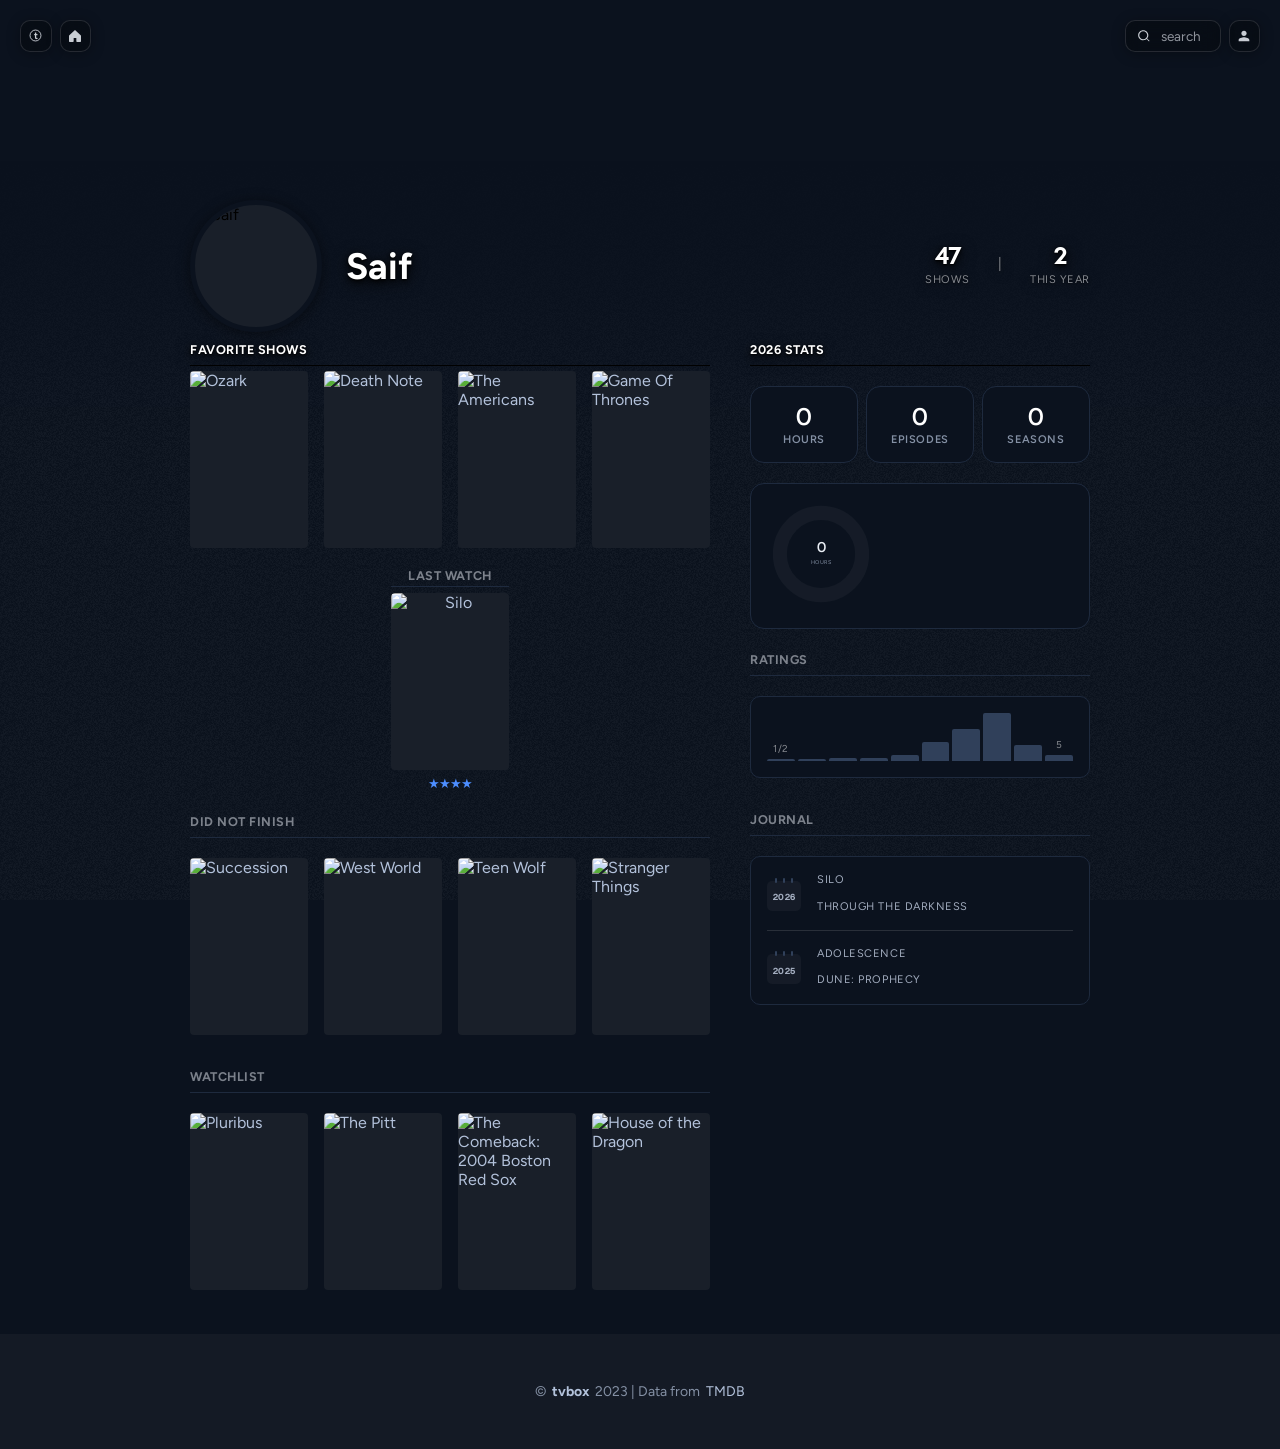
==== u/saif/index.html @ 0ed5ae05 "Add files via upload" ====
<!DOCTYPE html>
<html lang="en">
<head>
<link rel="icon" type="image/png" sizes="32x32" href="/favicon.png">
<link rel="icon" type="image/png" sizes="16x16" href="/favicon-16.png">
<link rel="apple-touch-icon" sizes="180x180" href="/apple-touch-icon.png">
<link rel="manifest" href="/manifest.json">
  <meta charset="UTF-8">
  <meta name="viewport" content="width=device-width, initial-scale=1.0, viewport-fit=cover">
  <title>Saif's profile</title>
  <link rel="stylesheet" href="/styles.css?v=3">
  <link rel="preconnect" href="https://fonts.googleapis.com">
  <link rel="preconnect" href="https://fonts.gstatic.com" crossorigin>
  <link rel="preconnect" href="https://api.themoviedb.org" crossorigin>
  <link rel="preload" href="/tmdb-data.json" as="fetch" crossorigin>
  <link rel="preconnect" href="https://cdn.jsdelivr.net">
  <link rel="preconnect" href="https://www.themoviedb.org">
  <link rel="preconnect" href="https://image.tmdb.org">
  <link rel="preconnect" href="https://media.themoviedb.org" crossorigin>
  <link href="https://fonts.googleapis.com/css2?family=Cal+Sans&family=Figtree:wght@300..700&family=Stack+Sans+Headline:wght@300..700&display=swap" rel="stylesheet">
  <link rel="preload" as="image" href="https://cdn.jsdelivr.net/gh/osaiif/filmtalk-profile@main/r.webp">
  <link rel="preload" as="image" href="https://cdn.jsdelivr.net/gh/osaiif/filmtalk-profile@main/b.webp">
  <link rel="preload" as="script" href="/shows.js?v=1">
  <link rel="preload" as="script" href="/stats.js?v=5">
  <link rel="preload" as="script" href="/bio.js?v=1">
  <style>
    .journal-year-divider {
      height: 1px;
      background: rgba(255, 255, 255, 0.12);
      margin-top: 16px;
    }
    @media (max-width: 1023px) {
      .dashboard-row .dash-card:first-child {
        margin-bottom: 32px;
      }
      .profile-ratings-journal {
        margin-bottom: 24px;
      }
      .profile-dnf {
        margin-bottom: 32px;
      }
    }
    .profile-stats-embed {
      display: none;
    }
    .last-watched-poster .rating {
      display: block;
      margin: 6px 2px 0;
      font-size: 13px;
      letter-spacing: -1px;
      color: #4d8eff;
      text-align: center;
    }
    @media (min-width: 1024px) {
      .profile-favorites .section-heading,
      .profile-stats-embed .section-heading {
        color: #fff;
        border-bottom-color: #000;
        padding-bottom: 8px;
      }
      .profile-header .sgraph-link,
      .profile-header .sgraph-link:hover {
        font-size: 16px;
      }
      .profile-grid {
        display: block;
      }
      .profile-grid::after {
        content: "";
        display: table;
        clear: both;
      }
      .profile-favorites,
      .profile-dnf,
      .profile-watchlist {
        float: left;
        clear: left;
        width: calc(100% - 380px);
      }
      .profile-stats-embed,
      .profile-ratings-journal {
        float: right;
        clear: right;
        width: 340px;
        display: block;
      }
      .profile-favorites,
      .profile-dnf,
      .profile-stats-embed {
        margin-bottom: 24px;
      }
      .profile-favorites .stats-box {
        display: none !important;
        width: 0 !important;
        height: 0 !important;
        margin: 0 !important;
        padding: 0 !important;
        border: 0 !important;
      }
      .profile-favorites,
      .profile-dnf {
        margin-top: 0 !important;
        margin-bottom: 24px !important;
      }
      .profile-watchlist {
        margin-top: 0 !important;
        margin-bottom: 24px !important;
      }
      .profile-ratings-journal .dashboard-row {
        display: block;
      }
      .profile-ratings-journal .dash-card:first-child {
        margin-bottom: 24px;
      }

      .profile-stats-embed .stats-hero-card {
        padding: 18px 6px 16px;
      }
      .profile-stats-embed .stats-hero-card .value {
        font-size: 1.5rem;
      }
      .profile-stats-embed .stats-hero-row {
        gap: 8px;
        margin-bottom: 20px;
      }
      .profile-stats-embed .stats-donut-panel {
        flex-direction: row;
        align-items: center;
        gap: 14px;
        padding: 16px;
      }
      .profile-stats-embed .stats-donut {
        width: 108px;
        height: 108px;
      }
      .profile-stats-embed .stats-legend {
        width: auto;
      }
      .profile-stats-embed .stats-legend-item {
        font-size: 11.5px;
        gap: 6px;
      }
      .profile-stats-embed .stats-legend-name {
        max-width: 110px;
      }

      .profile-stats-embed .stats-hero-card::before {
        display: none;
        background: none;
      }
      .profile-stats-embed .stats-hero-card::after {
        display: none;
      }
      .profile-stats-embed .stats-hero-card .value {
        background: none;
        -webkit-background-clip: initial;
        background-clip: initial;
        -webkit-text-fill-color: initial;
        color: #fff;
      }
      .profile-stats-embed .stats-hero-card:nth-child(1) .value,
      .profile-stats-embed .stats-hero-card:nth-child(2) .value,
      .profile-stats-embed .stats-hero-card:nth-child(3) .value {
        color: #fff;
      }

      .profile-favorites {
        margin-bottom: 12px !important;
      }
      .profile-stats-embed {
        margin-bottom: 12px !important;
      }
    }

    @media (min-aspect-ratio: 5/4) and (max-aspect-ratio: 4/3) and (min-width: 700px) {
      .profile-favorites .section-heading,
      .profile-stats-embed .section-heading {
        color: #fff;
        border-bottom-color: #000;
        padding-bottom: 6px;
      }

      .profile-grid {
        display: block;
      }
      .profile-grid::after {
        content: "";
        display: table;
        clear: both;
      }
      .profile-favorites,
      .profile-dnf,
      .profile-watchlist {
        float: left;
        clear: left;
        width: calc(100% - 300px);
        box-sizing: border-box;
        padding-right: 20px;
      }
      .profile-stats-embed,
      .profile-ratings-journal {
        float: right;
        clear: right;
        width: 280px;
        display: block;
      }
      .profile-favorites .stats-box {
        display: none !important;
        width: 0 !important;
        height: 0 !important;
        margin: 0 !important;
        padding: 0 !important;
        border: 0 !important;
      }
      .profile-favorites,
      .profile-dnf {
        margin-top: 0 !important;
        margin-bottom: 18px !important;
      }
      .profile-watchlist {
        margin-top: 0 !important;
        margin-bottom: 18px !important;
      }
      .profile-stats-embed {
        margin-bottom: 18px !important;
      }

      .profile-ratings-journal .dashboard-row {
        display: block;
      }
      .profile-ratings-journal .dash-card:first-child {
        margin-bottom: 18px;
      }

      .profile-stats-embed .stats-hero-card {
        padding: 12px 4px 10px;
      }
      .profile-stats-embed .stats-hero-card .value {
        font-size: 1.25rem;
      }
      .profile-stats-embed .stats-hero-row {
        gap: 6px;
        margin-bottom: 14px;
      }
      .profile-stats-embed .stats-donut-panel {
        flex-direction: row;
        align-items: center;
        gap: 10px;
        padding: 12px;
      }
      .profile-stats-embed .stats-donut {
        width: 84px;
        height: 84px;
      }
      .profile-stats-embed .stats-legend {
        width: auto;
      }
      .profile-stats-embed .stats-legend-item {
        font-size: 11px;
        gap: 5px;
      }
      .profile-stats-embed .stats-legend-name {
        max-width: 85px;
      }

      body::before {
        -webkit-mask-image: linear-gradient(to bottom,
          transparent 0px, transparent 55px,
          rgba(0,0,0,0.06) 103px, rgba(0,0,0,0.13) 147px,
          rgba(0,0,0,0.22) 184px, rgba(0,0,0,0.33) 214px,
          rgba(0,0,0,0.45) 239px, rgba(0,0,0,0.58) 262px,
          rgba(0,0,0,0.68) 280px, rgba(0,0,0,0.78) 299px,
          rgba(0,0,0,0.86) 313px, rgba(0,0,0,0.91) 327px,
          rgba(0,0,0,0.95) 342px, rgba(0,0,0,0.98) 354px,
          #000 368px, #000 100%);
        mask-image: linear-gradient(to bottom,
          transparent 0px, transparent 55px,
          rgba(0,0,0,0.06) 103px, rgba(0,0,0,0.13) 147px,
          rgba(0,0,0,0.22) 184px, rgba(0,0,0,0.33) 214px,
          rgba(0,0,0,0.45) 239px, rgba(0,0,0,0.58) 262px,
          rgba(0,0,0,0.68) 280px, rgba(0,0,0,0.78) 299px,
          rgba(0,0,0,0.86) 313px, rgba(0,0,0,0.91) 327px,
          rgba(0,0,0,0.95) 342px, rgba(0,0,0,0.98) 354px,
          #000 368px, #000 100%);
      }
    }

    body::before {
      -webkit-mask-image: linear-gradient(to bottom,
        transparent 0px, transparent 60px,
        rgba(0,0,0,0.06) 112px, rgba(0,0,0,0.13) 160px,
        rgba(0,0,0,0.22) 200px, rgba(0,0,0,0.33) 232px,
        rgba(0,0,0,0.45) 260px, rgba(0,0,0,0.58) 284px,
        rgba(0,0,0,0.68) 304px, rgba(0,0,0,0.78) 324px,
        rgba(0,0,0,0.86) 340px, rgba(0,0,0,0.91) 356px,
        rgba(0,0,0,0.95) 372px, rgba(0,0,0,0.98) 384px,
        #000 400px, #000 100%);
      mask-image: linear-gradient(to bottom,
        transparent 0px, transparent 60px,
        rgba(0,0,0,0.06) 112px, rgba(0,0,0,0.13) 160px,
        rgba(0,0,0,0.22) 200px, rgba(0,0,0,0.33) 232px,
        rgba(0,0,0,0.45) 260px, rgba(0,0,0,0.58) 284px,
        rgba(0,0,0,0.68) 304px, rgba(0,0,0,0.78) 324px,
        rgba(0,0,0,0.86) 340px, rgba(0,0,0,0.91) 356px,
        rgba(0,0,0,0.95) 372px, rgba(0,0,0,0.98) 384px,
        #000 400px, #000 100%);
    }
    @media (max-width: 420px) {
      body::before {
        -webkit-mask-image: linear-gradient(to bottom,
          transparent 0px, transparent 39px,
          rgba(0,0,0,0.06) 73px, rgba(0,0,0,0.13) 104px,
          rgba(0,0,0,0.22) 130px, rgba(0,0,0,0.33) 151px,
          rgba(0,0,0,0.45) 169px, rgba(0,0,0,0.58) 185px,
          rgba(0,0,0,0.68) 198px, rgba(0,0,0,0.78) 211px,
          rgba(0,0,0,0.86) 221px, rgba(0,0,0,0.91) 231px,
          rgba(0,0,0,0.95) 242px, rgba(0,0,0,0.98) 250px,
          #000 260px, #000 100%);
        mask-image: linear-gradient(to bottom,
          transparent 0px, transparent 39px,
          rgba(0,0,0,0.06) 73px, rgba(0,0,0,0.13) 104px,
          rgba(0,0,0,0.22) 130px, rgba(0,0,0,0.33) 151px,
          rgba(0,0,0,0.45) 169px, rgba(0,0,0,0.58) 185px,
          rgba(0,0,0,0.68) 198px, rgba(0,0,0,0.78) 211px,
          rgba(0,0,0,0.86) 221px, rgba(0,0,0,0.91) 231px,
          rgba(0,0,0,0.95) 242px, rgba(0,0,0,0.98) 250px,
          #000 260px, #000 100%);
      }
    }
    @media (min-width: 1024px) {
      body::before {
        -webkit-mask-image: linear-gradient(to bottom,
          transparent 0px, transparent 69px,
          rgba(0,0,0,0.06) 129px, rgba(0,0,0,0.13) 184px,
          rgba(0,0,0,0.22) 230px, rgba(0,0,0,0.33) 267px,
          rgba(0,0,0,0.45) 299px, rgba(0,0,0,0.58) 327px,
          rgba(0,0,0,0.68) 350px, rgba(0,0,0,0.78) 373px,
          rgba(0,0,0,0.86) 391px, rgba(0,0,0,0.91) 409px,
          rgba(0,0,0,0.95) 428px, rgba(0,0,0,0.98) 442px,
          #000 460px, #000 100%);
        mask-image: linear-gradient(to bottom,
          transparent 0px, transparent 69px,
          rgba(0,0,0,0.06) 129px, rgba(0,0,0,0.13) 184px,
          rgba(0,0,0,0.22) 230px, rgba(0,0,0,0.33) 267px,
          rgba(0,0,0,0.45) 299px, rgba(0,0,0,0.58) 327px,
          rgba(0,0,0,0.68) 350px, rgba(0,0,0,0.78) 373px,
          rgba(0,0,0,0.86) 391px, rgba(0,0,0,0.91) 409px,
          rgba(0,0,0,0.95) 428px, rgba(0,0,0,0.98) 442px,
          #000 460px, #000 100%);
      }
    }
    @media (min-width: 1440px) {
      body::before {
        -webkit-mask-image: linear-gradient(to bottom,
          transparent 0px, transparent 75px,
          rgba(0,0,0,0.06) 140px, rgba(0,0,0,0.13) 200px,
          rgba(0,0,0,0.22) 250px, rgba(0,0,0,0.33) 290px,
          rgba(0,0,0,0.45) 325px, rgba(0,0,0,0.58) 355px,
          rgba(0,0,0,0.68) 380px, rgba(0,0,0,0.78) 405px,
          rgba(0,0,0,0.86) 425px, rgba(0,0,0,0.91) 445px,
          rgba(0,0,0,0.95) 465px, rgba(0,0,0,0.98) 480px,
          #000 500px, #000 100%);
        mask-image: linear-gradient(to bottom,
          transparent 0px, transparent 75px,
          rgba(0,0,0,0.06) 140px, rgba(0,0,0,0.13) 200px,
          rgba(0,0,0,0.22) 250px, rgba(0,0,0,0.33) 290px,
          rgba(0,0,0,0.45) 325px, rgba(0,0,0,0.58) 355px,
          rgba(0,0,0,0.68) 380px, rgba(0,0,0,0.78) 405px,
          rgba(0,0,0,0.86) 425px, rgba(0,0,0,0.91) 445px,
          rgba(0,0,0,0.95) 465px, rgba(0,0,0,0.98) 480px,
          #000 500px, #000 100%);
      }
    }
  </style>
</head>
<body class="profile-page">

  <div class="backdrop-container">
    <div id="backdrop" class="backdrop-wrapper backdrop-fade-in"
         data-backdrop="https://cdn.jsdelivr.net/gh/osaiif/filmtalk-profile@main/b.webp"
         data-backdrop2x="https://cdn.jsdelivr.net/gh/osaiif/filmtalk-profile@main/b.webp"
         data-backdrop-mobile="https://cdn.jsdelivr.net/gh/osaiif/filmtalk-profile@main/b.webp"
         data-offset="21">
      <div class="backdropimage js-backdrop-image"></div>
      <div class="backdropmask js-backdrop-fade"></div>
    </div>

    <a href="/about/" class="floating-tvbox" aria-label="TV Box">
      <svg class="tvbox-icon" aria-hidden="true" viewBox="0 0 100 100" width="13" height="13" style="flex-shrink: 0;">
        <circle cx="50" cy="50" r="42" fill="none" stroke="currentColor" stroke-width="7" />
        <text x="50" y="50" font-family="Arial, sans-serif" font-size="76" font-weight="bold" text-anchor="middle" dominant-baseline="central" fill="currentColor">t</text>
      </svg>
    </a>

    <a href="/home/" class="floating-home -beside-tvbox" aria-label="Home">
      <svg class="home-icon" aria-hidden="true" viewBox="0 0 24 24">
        <path d="M12 3.1l8.5 7.6c.32.29.5.7.5 1.13V20a1 1 0 0 1-1 1h-5a1 1 0 0 1-1-1v-5h-4v5a1 1 0 0 1-1 1H4a1 1 0 0 1-1-1v-8.17c0-.43.18-.84.5-1.13L12 3.1z"></path>
      </svg>
    </a>

    <input type="checkbox" id="auth-menu-toggle" class="auth-checkbox">
    <input type="checkbox" id="signin-toggle" class="auth-checkbox">
    <input type="checkbox" id="signup-toggle" class="auth-checkbox">

    <label for="auth-menu-toggle" class="floating-auth -right" aria-label="Account">
      <svg class="auth-icon" aria-hidden="true" viewBox="0 0 24 24">
        <path d="M12 12c2.21 0 4-1.79 4-4s-1.79-4-4-4-4 1.79-4 4 1.79 4 4 4zm0 2c-2.67 0-8 1.34-8 4v2h16v-2c0-2.66-5.33-4-8-4z"></path>
      </svg>
    </label>

    <label for="auth-menu-toggle" class="auth-backdrop" aria-hidden="true"></label>

    <div class="auth-dropdown">
      <label for="signin-toggle" class="auth-dropdown-btn">Sign In</label>
      <label for="signup-toggle" class="auth-dropdown-btn">Sign Up</label>
    </div>

    <div class="auth-modal-wrap signin-modal-wrap">
      <label for="signin-toggle" class="auth-modal-backdrop" aria-hidden="true"></label>
      <div class="auth-modal-box"></div>
    </div>

    <div class="auth-modal-wrap signup-modal-wrap">
      <label for="signup-toggle" class="auth-modal-backdrop" aria-hidden="true"></label>
      <div class="auth-modal-box"></div>
    </div>

    <form class="group floating-search" id="home-search-form" action="/search/" method="get">
      <svg class="search-icon" aria-hidden="true" viewBox="0 0 24 24">
        <path d="M21.53 20.47l-3.66-3.66C19.19 15.37 20 13.28 20 11c0-4.97-4.03-9-9-9s-9 4.03-9 9 4.03 9 9 9c2.28 0 4.37-.81 6.04-2.13l3.66 3.66c.14.14.33.21.53.21s.39-.07.53-.21c.29-.29.29-.77 0-1.06zM11 18c-3.86 0-7-3.14-7-7s3.14-7 7-7 7 3.14 7 7-3.14 7-7 7z"></path>
      </svg>
      <input id="home-search-input" name="q" placeholder="search" type="search" class="input" autocomplete="off">
      <button type="submit" hidden>Search</button>
    </form>
  </div>

  <div class="page-content">
  <header class="profile-header">
<div class="profile-left">
      <div class="profile-summary js-profile-summary">
        <div class="profile-avatar">
          <img id="avatar-trigger" src="https://cdn.jsdelivr.net/gh/osaiif/filmtalk-profile@main/r.webp" alt="Saif" class="avatar-img" role="button" tabindex="0" aria-label="View full profile picture" fetchpriority="high" decoding="async">
        </div>
        <div class="profile-name-and-actions">
          <h1 id="name-trigger" class="person-display-name js-display-name">Saif</h1>

      </div>
    </div>
    <div class="bio js-profile-bio" id="profile-bio"></div>
  </div>

    <div class="profile-stats js-profile-stats">
      <h4 class="profile-statistic statistic">
        <a href="/u/saif/watched/">
          <span class="value numbers" id="shows-count">–</span>
          <span class="definition title-all-caps -small">Shows</span>
        </a>
      </h4>
      <span class="profile-stats-divider" aria-hidden="true">|</span>
      <h4 class="profile-statistic statistic">
        <a href="/u/saif/journal/">
          <span class="value numbers" id="journal-year-count">–</span>
          <span class="definition title-all-caps -small">This year</span>
        </a>
      </h4>
    </div>
  </header>

  <div id="avatar-lightbox" class="avatar-lightbox">
    <img id="avatar-lightbox-img" src="" alt="Saif — full profile picture" class="avatar-lightbox-img">
  </div>

  <div class="profile-grid">

  <section class="profile-favorites">
    <h2 class="section-heading">Favorite Shows</h2>
    <div class="poster-grid favorites-grid">
<div class="card">
  <a href="/show/?imdb=tt5071412">
    <img src="https://cdn.jsdelivr.net/gh/osaiif/filmtalk-profile@main/fav1.webp" alt="Ozark" width="150" height="225" decoding="async">
  </a>
</div>
<div class="card">
  <a href="/show/?imdb=tt0877057">
    <img src="https://cdn.jsdelivr.net/gh/osaiif/filmtalk-profile@main/fav6.webp" alt="Death Note" width="150" height="225" decoding="async">
  </a>
</div>
<div class="card">
  <a href="/show/?imdb=tt2149175">
    <img src="https://cdn.jsdelivr.net/gh/osaiif/filmtalk-profile@main/fav2.webp" alt="The Americans" width="150" height="225" decoding="async">
  </a>
</div>
<div class="card">
  <a href="/show/?imdb=tt0944947">
    <img src="https://cdn.jsdelivr.net/gh/osaiif/filmtalk-profile@main/fav5.webp" alt="Game Of Thrones" width="150" height="225" decoding="async">
  </a>
</div>
</div>

    <a href="/u/saif/stats/" class="stats-box">
      <span class="year numbers">2026</span>
      <span class="label">STATS</span>
    </a>

    <div class="last-watched" id="last-watched-section" hidden>
      <span class="last-watched-label" id="last-watched-label">Last Watch</span>
      <div class="last-watched-line" aria-hidden="true"></div>
      <div class="card last-watched-poster">
        <div class="last-watched-media" id="last-watched-media">
          <a href="#" id="last-watched-link" class="last-watched-poster-link">
            <img id="last-watched-img" src="" alt="" width="150" height="225" decoding="async" class="last-watched-poster-img">
          </a>
        </div>
        <p class="rating" id="last-watched-rating"></p>
      </div>
    </div>
  </section>

  <section class="profile-stats-embed" id="section-embed-stats">
    <h2 class="section-heading"><a href="/u/saif/stats/" class="section-heading-link">2026 Stats</a></h2>

    <div id="embed-stats-status" class="stats-status"></div>

    <div id="embed-stats-content" hidden>
      <div class="stats-hero-row">
        <div class="stats-hero-card">
          <span class="value numbers" id="embed-stat-hours">–</span>
          <span class="definition">Hours</span>
        </div>
        <div class="stats-hero-card">
          <span class="value numbers" id="embed-stat-episodes">–</span>
          <span class="definition">Episodes</span>
        </div>
        <div class="stats-hero-card">
          <span class="value numbers" id="embed-stat-seasons">–</span>
          <span class="definition">Seasons</span>
        </div>
      </div>

      <div class="stats-donut-panel">
        <div id="embed-platform-donut-mount"></div>
        <ul class="stats-legend" id="embed-platform-legend"></ul>
      </div>
    </div>
  </section>

  <section class="profile-ratings-journal">
    <div class="dashboard-row">
      <div class="dash-card">
        <h2 class="section-heading"><a href="/u/saif/ratings/" class="section-heading-link">Ratings</a></h2>
        <div class="ratings-panel">
          <div class="ratings-chart">
            <div class="ratings-bars" id="ratings-bars">
              <a class="rbar" href="/u/saif/rating/?stars=0.5" data-rating="0.5"><span class="rbar-edge-label">1/2</span></a>
              <a class="rbar" href="/u/saif/rating/?stars=1" data-rating="1"></a>
              <a class="rbar" href="/u/saif/rating/?stars=1.5" data-rating="1.5"></a>
              <a class="rbar" href="/u/saif/rating/?stars=2" data-rating="2"></a>
              <a class="rbar" href="/u/saif/rating/?stars=2.5" data-rating="2.5"></a>
              <a class="rbar" href="/u/saif/rating/?stars=3" data-rating="3"></a>
              <a class="rbar" href="/u/saif/rating/?stars=3.5" data-rating="3.5"></a>
              <a class="rbar" href="/u/saif/rating/?stars=4" data-rating="4"></a>
              <a class="rbar" href="/u/saif/rating/?stars=4.5" data-rating="4.5"></a>
              <a class="rbar" href="/u/saif/rating/?stars=5" data-rating="5"><span class="rbar-edge-label">5</span></a>
            </div>
          </div>
        </div>
      </div>

      <div class="dash-card">
        <h2 class="section-heading"><a href="/u/saif/journal/" class="section-heading-link">Journal</a></h2>
        <div class="journal-container">
          <div class="journal-content">
            <a class="calendar-badge" href="/u/saif/journal/?year=2026" aria-label="View 2026 journal" style="text-decoration:none;color:inherit;">
              <div class="rings">
                <span></span><span></span><span></span>
              </div>
              <span class="year-text" id="journal-year-text">–</span>
            </a>
            <ul class="entry-list" id="journal-entry-list"></ul>
          </div>
          <div class="journal-year-divider" aria-hidden="true"></div>
          <div class="journal-content" style="margin-top:16px;">
            <a class="calendar-badge" href="/u/saif/journal/?year=2025" aria-label="View 2025 journal" style="text-decoration:none;color:inherit;">
              <div class="rings">
                <span></span><span></span><span></span>
              </div>
              <span class="year-text" id="journal-year-text-2025">2025</span>
            </a>
            <ul class="entry-list" id="journal-entry-list-2025"></ul>
          </div>
        </div>
      </div>
    </div>
  </section>

  <section class="profile-dnf">
    <h2 class="section-heading"><a href="/u/saif/dnf/" class="section-heading-link">Did Not Finish</a></h2>
    <div class="poster-grid favorites-grid" id="index-dnf-grid">
    </div>
  </section>

  <section class="profile-watchlist">
    <h2 class="section-heading"><a href="/u/saif/watchlist/" class="section-heading-link">Watchlist</a></h2>
    <div class="poster-grid favorites-grid" id="index-watchlist-grid">
    </div>
  </section>

  </div>

  </div>

<footer class="site-footer">
<div class="footer-container">
<p style="display: inline-flex; align-items: center; gap: 0.35rem;">
© <a href="/about/"><strong>tvbox</strong></a> 2023 | Data from <a href="https://www.themoviedb.org/">TMDB</a>
</p>
</div>
</footer>
<script>
(function () {
var btn = document.querySelector('.footer-email-btn');
if (!btn) return;

function fallbackCopy(text) {
var ta = document.createElement('textarea');
ta.value = text;
ta.style.position = 'fixed';
ta.style.opacity = '0';
document.body.appendChild(ta);
ta.focus();
ta.select();
try { document.execCommand('copy'); } catch (e) {}
document.body.removeChild(ta);
}

function showCopied() {
btn.classList.remove('-copied');
void btn.offsetWidth;
btn.classList.add('-copied');
clearTimeout(btn._copiedTimeout);
btn._copiedTimeout = setTimeout(function () {
btn.classList.remove('-copied');
}, 1400);
}

btn.addEventListener('click', function () {
var email = btn.getAttribute('data-email');
if (navigator.clipboard && navigator.clipboard.writeText) {
navigator.clipboard.writeText(email).then(showCopied).catch(function () {
fallbackCopy(email);
showCopied();
});
} else {
fallbackCopy(email);
showCopied();
}
});
})();
</script>

  <div id="page-loading-overlay" class="page-loading-overlay">
    <div class="spinner">
      <div></div><div></div><div></div><div></div><div></div><div></div>
    </div>
  </div>

  <script src="/shows.js?v=1"></script>
  <script src="/stats.js?v=5"></script>
  <script src="/bio.js?v=1"></script>
  <script>
    document.getElementById('shows-count').textContent =
      SHOWS.filter(function (s) { return !s.list || s.list === 'watched'; }).length;
  </script>

  <script>
    (function () {
      var bioEl = document.getElementById('profile-bio');
      if (bioEl && typeof window.PROFILE_BIO === 'string') {
        bioEl.innerHTML = window.PROFILE_BIO;
      }
    })();
  </script>

  <script>
    (function () {
      function escapeHtml(str) {
        var div = document.createElement('div');
        div.textContent = str || '';
        return div.innerHTML;
      }

      function renderMiniGrid(gridId, listKey) {
        var grid = document.getElementById(gridId);
        if (!grid) return;
        var shows = SHOWS.filter(function (s) { return s.list === listKey; }).slice(0, 4);

        grid.innerHTML = shows.map(function (s) {
          var titleAttr = escapeHtml(s.title);
          return (
            '<div class="card">' +
              '<a href="/show/?imdb=' + s.imdb + '">' +
                '<img src="' + s.src + '" alt="' + titleAttr + '" width="150" height="225" decoding="async" loading="lazy">' +
              '</a>' +
            '</div>'
          );
        }).join('');
      }

      renderMiniGrid('index-dnf-grid', 'dnf');
      renderMiniGrid('index-watchlist-grid', 'watchlist');
    })();
  </script>

  <script>
    (function () {
      function starGlyph(v) {
        var full = Math.floor(v);
        var half = (v - full) >= 0.5;
        return '\u2605'.repeat(full) + (half ? '\u00BD' : '');
      }

      var section = document.getElementById('last-watched-section');
      var linkEl = document.getElementById('last-watched-link');
      var imgEl = document.getElementById('last-watched-img');
      var ratingEl = document.getElementById('last-watched-rating');
      if (!section || !linkEl || !imgEl) return;

      var journaled = SHOWS.filter(function (s) { return !!s.journalYear; });
      if (!journaled.length) return;

      var currentYear = new Date().getFullYear();
      var thisYear = journaled.filter(function (s) { return s.journalYear === currentYear; });
      var pool = thisYear.length ? thisYear : journaled;

      var lastWatched = pool.reduce(function (latest, s) {
        return (!latest || s.journalOrder > latest.journalOrder) ? s : latest;
      }, null);

      if (!lastWatched) return;

      linkEl.href = '/show/?imdb=' + lastWatched.imdb;
      imgEl.src = lastWatched.src;
      imgEl.alt = lastWatched.title || '';

      if (ratingEl && lastWatched.rating != null) {
        ratingEl.innerHTML = '<a href="/u/saif/rating/?stars=' + lastWatched.rating + '" class="rating-link">' + starGlyph(lastWatched.rating) + '</a>';
      }

      section.hidden = false;

    })();
  </script>

  <script>
    (function () {
      function escapeHtml(str) {
        var div = document.createElement('div');
        div.textContent = str || '';
        return div.innerHTML;
      }

      var journaled = SHOWS.filter(function (s) { return !!s.journalYear; })
        .sort(function (a, b) { return b.journalOrder - a.journalOrder; });

      var yearCountEl = document.getElementById('journal-year-count');
      var yearTextEl = document.getElementById('journal-year-text');
      var listEl = document.getElementById('journal-entry-list');
      if (!journaled.length || !yearCountEl || !yearTextEl || !listEl) return;

      var latestYear = journaled[0].journalYear;

      yearCountEl.textContent = journaled.filter(function (s) { return s.journalYear === latestYear; }).length;
      yearTextEl.textContent = latestYear;

      var journaledLatestYear = journaled.filter(function (s) { return s.journalYear === latestYear; });

      listEl.innerHTML = journaledLatestYear.slice(0, 2).map(function (s) {
        return '<li><a href="/show/?imdb=' + s.imdb + '" class="entry-title">' + escapeHtml(s.title) + '</a></li>';
      }).join('');

      var listEl2025 = document.getElementById('journal-entry-list-2025');
      if (listEl2025) {
        var journaled2025 = journaled.filter(function (s) { return s.journalYear === 2025; });
        listEl2025.innerHTML = journaled2025.length
          ? journaled2025.slice(0, 2).map(function (s) {
              return '<li><a href="/show/?imdb=' + s.imdb + '" class="entry-title">' + escapeHtml(s.title) + '</a></li>';
            }).join('')
          : '<li class="entry-title" style="opacity:0.5;">Nothing logged yet</li>';
      }
    })();
  </script>

  <script>
    (function () {
      var RATING_STEPS = [0.5, 1, 1.5, 2, 2.5, 3, 3.5, 4, 4.5, 5];
      var counts = {};
      RATING_STEPS.forEach(function (r) { counts[r] = 0; });

      SHOWS.forEach(function (s) {
        if (s.rating && counts.hasOwnProperty(s.rating)) {
          counts[s.rating]++;
        }
      });

      var maxCount = Math.max.apply(null, RATING_STEPS.map(function (r) { return counts[r]; }));

      var bars = document.querySelectorAll('#ratings-bars .rbar');
      Array.prototype.forEach.call(bars, function (bar) {
        var r = parseFloat(bar.dataset.rating);
        var count = counts[r] || 0;
        var pct = maxCount > 0 ? Math.round((count / maxCount) * 100) : 0;

        bar.style.height = pct + '%';
        bar.title = r + '★ · ' + count;
      });
    })();
  </script>

  <script>
    (function () {
      if (!window.matchMedia('(min-width: 1024px)').matches) return;
      if (!window.STATS_YEARS || !window.TVStats) return;

      var SPINNER_HTML =
        '<div class="spinner -inline"><div></div><div></div><div></div><div></div><div></div><div></div></div>';
      var PALETTE = ['#5b8ecb', '#c97b7b', '#c9a06b', '#6bb3a0', '#9b8bc4', '#6bafc9', '#c98bab', '#93b378', '#c9b26b'];
      var OTHER_COLOR = '#3a4a63';

      function colorFor(item, i) {
        return item.name === 'Other' ? OTHER_COLOR : PALETTE[i % PALETTE.length];
      }

      function escapeHtml(str) {
        var div = document.createElement('div');
        div.textContent = str || '';
        return div.innerHTML;
      }

      function fmtPct(v) {
        return (Math.round(v * 10) / 10).toString();
      }

      function buildDonut(list, centerValue, centerLabel) {
        var size = 168, cx = 84, cy = 84, r = 64, sw = 22;
        var circumference = 2 * Math.PI * r;
        var total = list.reduce(function (s, i) { return s + i.value; }, 0) || 1;
        var offset = 0;

        var segments = list.map(function (item, i) {
          var frac = item.value / total;
          var len = Math.max(frac * circumference, list.length > 1 ? 1.5 : circumference);
          var gap = list.length > 1 ? 2 : 0;
          var dasharray = Math.max(len - gap, 0) + ' ' + (circumference - len + gap);
          var dashoffset = -offset;
          offset += len;
          return '<circle cx="' + cx + '" cy="' + cy + '" r="' + r + '" fill="none" ' +
            'stroke="' + colorFor(item, i) + '" stroke-width="' + sw + '" ' +
            'stroke-dasharray="' + dasharray + '" stroke-dashoffset="' + dashoffset + '" ' +
            'stroke-linecap="round" transform="rotate(-90 ' + cx + ' ' + cy + ')" />';
        }).join('');

        return (
          '<svg viewBox="0 0 ' + size + ' ' + size + '" class="stats-donut" role="img" aria-label="Platform distribution">' +
            '<circle cx="' + cx + '" cy="' + cy + '" r="' + r + '" fill="none" stroke="rgba(255,255,255,0.04)" stroke-width="' + sw + '"/>' +
            segments +
            '<text x="' + cx + '" y="' + (cy - 3) + '" text-anchor="middle" class="stats-donut-center-value numbers">' + escapeHtml(centerValue) + '</text>' +
            '<text x="' + cx + '" y="' + (cy + 15) + '" text-anchor="middle" class="stats-donut-center-label">' + escapeHtml(centerLabel) + '</text>' +
          '</svg>'
        );
      }

      var statusEl = document.getElementById('embed-stats-status');
      var content = document.getElementById('embed-stats-content');
      var heroHours = document.getElementById('embed-stat-hours');
      var heroEpisodes = document.getElementById('embed-stat-episodes');
      var heroSeasons = document.getElementById('embed-stat-seasons');
      var platformMount = document.getElementById('embed-platform-donut-mount');
      var platformLegend = document.getElementById('embed-platform-legend');

      if (!statusEl || !content) return;

      statusEl.hidden = false;
      statusEl.innerHTML = SPINNER_HTML;

      var showList = STATS_YEARS[2026] || [];
      var ids = showList.map(function (s) { return s.imdb; });

      TVStats.fetchAll(ids).then(function (records) {
        var summary = TVStats.aggregate(showList, records);

        statusEl.hidden = true;
        statusEl.innerHTML = '';

        if (!summary.showCount) {
          statusEl.hidden = false;
          statusEl.innerHTML = '<p class="stats-empty">No shows logged yet.</p>';
          return;
        }

        content.hidden = false;
        heroHours.textContent = fmtPct(summary.hours);
        heroEpisodes.textContent = Math.round(summary.episodes);
        heroSeasons.textContent = Math.round(summary.seasons);

        var platformList = TVStats.toRanked(summary.platforms, 5);
        platformMount.innerHTML = buildDonut(platformList, fmtPct(summary.hours), 'HOURS');
        platformLegend.innerHTML = platformList.map(function (item, i) {
          var pct = summary.hours ? fmtPct((item.value / summary.hours) * 100) : '0';
          return (
            '<li class="stats-legend-item">' +
              '<span class="stats-legend-dot" style="background:' + colorFor(item, i) + '"></span>' +
              '<span class="stats-legend-name">' + escapeHtml(item.name) + '</span>' +
              '<span class="stats-legend-value"><span class="numbers">' + pct + '%</span></span>' +
            '</li>'
          );
        }).join('');
      }).catch(function () {
        statusEl.hidden = false;
        statusEl.classList.add('-error');
        statusEl.textContent = 'Something went wrong pulling stats.';
      });
    })();
  </script>

  <script>
    (function () {
      var form = document.getElementById('home-search-form');
      var input = document.getElementById('home-search-input');
      var overlay = document.getElementById('page-loading-overlay');

      function goToResults() {
        var value = input.value.trim();
        if (!value) return;
        overlay.classList.add('-visible');
        window.location.href = '/search/?q=' + encodeURIComponent(value);
      }

      form.addEventListener('submit', function (e) {
        e.preventDefault();
        goToResults();
      });

      input.addEventListener('search', function () {
        goToResults();
      });

      input.addEventListener('keydown', function (e) {
        if (e.key === 'Enter' || e.keyCode === 13) {
          e.preventDefault();
          goToResults();
        }
      });

      window.addEventListener('pageshow', function () {
        overlay.classList.remove('-visible');
      });
    })();
  </script>

  <script>
    (function () {
      var trigger = document.getElementById('avatar-trigger');
      var lightbox = document.getElementById('avatar-lightbox');
      var lightboxImg = document.getElementById('avatar-lightbox-img');

      function openLightbox() {
        lightboxImg.src = trigger.src;
        lightbox.classList.add('-visible');
        document.body.style.overflow = 'hidden';
      }

      function closeLightbox() {
        lightbox.classList.remove('-visible');
        document.body.style.overflow = '';
      }

      trigger.addEventListener('click', openLightbox);
      trigger.addEventListener('keydown', function (e) {
        if (e.key === 'Enter' || e.key === ' ') {
          e.preventDefault();
          openLightbox();
        }
      });

      lightbox.addEventListener('click', closeLightbox);

      document.addEventListener('keydown', function (e) {
        if (e.key === 'Escape') closeLightbox();
      });

      function closeOnScrollAttempt() {
        if (lightbox.classList.contains('-visible')) closeLightbox();
      }
      window.addEventListener('wheel', closeOnScrollAttempt, { passive: true });
      window.addEventListener('touchmove', closeOnScrollAttempt, { passive: true });
      window.addEventListener('scroll', closeOnScrollAttempt, { passive: true });
    })();
  </script>

  <script>
    (function () {
      var wrapper = document.getElementById('backdrop');
      if (!wrapper) return;
      var image = wrapper.querySelector('.js-backdrop-image');

      var isRetina = window.devicePixelRatio > 1;
      var isMobile = window.matchMedia('(max-width: 600px)').matches;

      var url = wrapper.dataset.backdrop;
      if (isMobile && wrapper.dataset.backdropMobile) {
        url = wrapper.dataset.backdropMobile;
      } else if (isRetina && wrapper.dataset.backdrop2x) {
        url = wrapper.dataset.backdrop2x;
      }
      if (!url || url.indexOf('PASTE_') === 0) return;

      var offset = wrapper.dataset.offset;
      if (offset) {
        image.style.backgroundPosition = 'center ' + offset + '%';
      }

      var preload = new Image();
      preload.onload = function () {
        image.style.backgroundImage = 'url("' + url + '")';
        image.classList.add('is-loaded');
      };
      preload.src = url;
    })();
  </script>

  <script>
    window.addEventListener('pageshow', function (e) {
      if (e.persisted && document.activeElement) {
        document.activeElement.blur();
      }
    });
  </script>
<script src="/auth.js?v=1"></script>
</body>
</html>
---- styles.css ----
*{box-sizing:border-box}html{margin:0;padding:0;background-color:#0b121e;overscroll-behavior-y:auto;overflow-x:hidden}body{background-color:#0b121e;margin:0;padding:0;overflow-x:hidden;overscroll-behavior-y:auto;display:flex;flex-direction:column;min-height:100vh}.page-backing{position:fixed;inset:0;z-index:-1;background-color:#0b121e;pointer-events:none}body::before{content:"";position:fixed;inset:0;z-index:1;pointer-events:none;opacity:0.035;background-image:url("[data-uri]");background-size:64px 64px;background-repeat:repeat}.page-content{max-width:940px;margin-inline:auto;padding:0 20px 20px}:root{--font-text:'Figtree',-apple-system,BlinkMacSystemFont,"Segoe UI",Roboto,Arial,sans-serif;--font-numbers:'Stack Sans Headline',sans-serif}*{font-family:var(--font-text)}.numbers{font-family:var(--font-numbers)}.poster-grid{display:grid;grid-template-columns:repeat(auto-fill,minmax(120px,1fr));gap:12px}.card{width:100%}.favorites-grid{grid-template-columns:repeat(4,1fr);gap:8px}.card img{display:block;border-radius:4px;object-fit:cover;width:100%;height:auto;aspect-ratio:2 / 3;background:#191f29}@media (max-width:420px){.page-content{padding:0 12px 12px}.poster-grid{grid-template-columns:repeat(auto-fill,minmax(100px,1fr));gap:8px}.favorites-grid{grid-template-columns:repeat(4,1fr);gap:6px}}.rating{display:none}.rating-link{color:inherit;text-decoration:none;cursor:pointer;transition:color 0.15s ease}.rating-link:hover{color:#29a6ff}.rating-heading-star{color:#4d8eff;letter-spacing:-1px}h1{color:#eaeef5}h2{color:#dde2eb}.section-heading{font-size:12.6px;font-weight:700;text-transform:uppercase;letter-spacing:0.04em;padding-bottom:8px;margin-bottom:16px;border-bottom:1px solid #1e2a3e;color:rgba(234,238,245,0.5)}.section-heading.no-divider{border-bottom:none;padding-bottom:0}.profile-favorites .section-heading{padding-bottom:0.5rem;margin-bottom:0.4rem;border-bottom:1px solid rgba(255,255,255,0.1)}.section-heading-row{display:flex;align-items:center;justify-content:space-between;gap:12px;padding-bottom:8px;margin-bottom:16px;border-bottom:1px solid #1e2a3e}.section-heading-row .section-heading{margin-bottom:0}.sort-menu-wrapper{position:relative;flex:none}.sort-trigger{display:flex;align-items:center;justify-content:center;width:32px;height:32px;padding:0;border:1px solid #1e2a3e;border-radius:8px;background-color:rgba(255,255,255,0.02);color:#8490a4;cursor:pointer;transition:color 0.15s ease,border-color 0.15s ease,background-color 0.15s ease}.sort-trigger svg{width:16px;height:16px;fill:currentColor}.sort-trigger:hover,.sort-trigger.-active{color:#4d8eff;border-color:#30405a;background-color:rgba(255,255,255,0.05)}.sort-trigger.-loading svg{animation:sort-trigger-spin 0.9s linear infinite}@keyframes sort-trigger-spin{from{transform:rotate(0deg)}to{transform:rotate(360deg)}}.sort-menu{position:absolute;top:calc(100% + 8px);right:0;z-index:50;width:max-content;min-width:200px;max-width:min(280px,88vw);background-color:#131924;border:1px solid #1e2a3e;border-radius:10px;box-shadow:0 8px 30px rgba(0,0,0,0.5);padding:6px;opacity:0;transform:translateY(-4px);pointer-events:none;transition:opacity 0.15s ease,transform 0.15s ease}.sort-menu.-open{opacity:1;transform:translateY(0);pointer-events:auto}.sort-group-label{padding:10px 10px 4px;font-size:10px;font-weight:700;letter-spacing:0.06em;text-transform:uppercase;color:#505a6b}.sort-option{display:flex;align-items:center;justify-content:space-between;gap:10px;width:100%;padding:8px 10px;border:none;border-radius:6px;background:none;color:#b3c2db;font-family:var(--font-text);font-size:13px;text-align:left;cursor:pointer;transition:background-color 0.12s ease,color 0.12s ease}.sort-option:hover{background-color:rgba(255,255,255,0.05);color:#fff}.sort-option.-active{color:#4d8eff;font-weight:600}.sort-option.-active::after{content:'\2713';flex:none}.sort-divider{height:1px;margin:4px 4px;background-color:#1e2a3e}@media (max-width:420px){.sort-menu{min-width:180px}}.profile-metadata .label{color:#8490a4}.bio{color:#a2acbe;text-align:center;margin-top:16px;font-size:12.5px}.bio-link{color:#fff}.bio-link:hover,.bio-link:focus{color:#fff}@media (max-width:899px){.bio-link{display:inline-block;margin-top:5px}}.sgraph-link,.sgraph-link:hover{color:rgba(255,255,255,0.8);font-weight:350;font-size:12.7px;display:inline-flex;align-items:center;gap:4px}.sgraph-icon{width:1em;height:1em;object-fit:contain;flex-shrink:0}.profile-stats{display:flex;justify-content:center;align-items:center;gap:24px;margin:16px 0 32px}.profile-statistic{margin:0;font-weight:400}.profile-stats-divider{color:#fff;opacity:0.5;font-size:14px}.profile-statistic a{display:flex;flex-direction:column;align-items:center;gap:2px;color:#fff}.profile-statistic .value{font-family:'Cal Sans',sans-serif;font-size:1.2rem;color:#fff}.profile-statistic .definition{font-size:11px;letter-spacing:0.05em;text-transform:uppercase;color:#fff;opacity:0.5}@media (hover:hover) and (pointer:fine){.profile-statistic a:hover{color:#29a6ff}.profile-statistic a:hover .value{color:#29a6ff}.profile-statistic a:hover .definition{color:#29a6ff}}a{color:#b3c2db;text-decoration:none}@media (hover:hover) and (pointer:fine){a:hover{color:#29a6ff}}hr{border:none;border-top:1px solid #1e2a3e;margin:24px 0}.backdrop-container{position:relative;width:100%;height:400px;overflow:hidden;margin-bottom:-70px;background-color:#0b121e}.backdrop-wrapper{position:absolute;top:0;right:0;bottom:-2px;left:0}.backdropimage{position:absolute;top:0;right:0;bottom:0;left:0;background-size:cover;background-repeat:no-repeat;background-position:center top;background-color:#0b121e;opacity:0;transition:opacity 0.6s ease}.backdropimage.is-loaded{opacity:1}.backdropmask{position:absolute;top:0;right:0;bottom:0;left:0;background:linear-gradient(to bottom,rgba(11,18,30,0) 0%,rgba(11,18,30,0.02) 15%,rgba(11,18,30,0.06) 28%,rgba(11,18,30,0.13) 40%,rgba(11,18,30,0.22) 50%,rgba(11,18,30,0.33) 58%,rgba(11,18,30,0.45) 65%,rgba(11,18,30,0.58) 71%,rgba(11,18,30,0.68) 76%,rgba(11,18,30,0.78) 81%,rgba(11,18,30,0.86) 85%,rgba(11,18,30,0.91) 89%,rgba(11,18,30,0.97) 93%,rgba(11,18,30,1) 96%,rgba(11,18,30,1) 100%)}@media (max-width:420px){.backdrop-container{height:260px;margin-bottom:-52px}}.floating-search{position:absolute;top:20px;z-index:20}.floating-search .input{height:31.5px;background-color:rgba(0,0,0,0.28);border:1px solid rgba(255,255,255,0.12);backdrop-filter:blur(10px);-webkit-backdrop-filter:blur(10px);color:#eaeef5;box-shadow:0 2px 14px rgba(0,0,0,0.3);transform:translateZ(0)}.floating-search .input::placeholder{color:rgba(234,238,245,0.6)}.floating-search .input:hover,.floating-search .input:focus{background-color:rgba(0,0,0,0.4);box-shadow:0 2px 18px rgba(0,0,0,0.4)}.floating-search .search-icon{fill:rgba(234,238,245,0.85)}@media (max-width:600px){.floating-search{top:14px}.floating-search .input{font-size:14px;padding-left:1.9rem}.floating-search .search-icon{left:0.7rem}}.group.floating-search{left:auto;right:59.5px;transform:none;max-width:96px}.group.floating-search.-centered{left:50%;right:auto;transform:translateX(-50%);max-width:158px}.floating-home{position:absolute;top:20px;left:20px;z-index:20;display:flex;align-items:center;justify-content:center;width:31.5px;height:31.5px;border-radius:10px;background-color:rgba(0,0,0,0.28);border:1px solid rgba(255,255,255,0.12);backdrop-filter:blur(10px);-webkit-backdrop-filter:blur(10px);box-shadow:0 2px 14px rgba(0,0,0,0.3);text-decoration:none;transition:background-color 0.15s ease,box-shadow 0.15s ease;transform:translateZ(0)}.floating-home:hover,.floating-home:focus-visible{background-color:rgba(0,0,0,0.4);box-shadow:0 2px 18px rgba(0,0,0,0.4)}.floating-home .home-icon{width:16px;height:16px;fill:rgba(234,238,245,0.85)}@media (max-width:600px){.floating-home{top:14px}}.floating-home.-beside-tvbox{left:59.5px}.floating-tvbox{position:absolute;top:20px;left:20px;z-index:20;display:flex;align-items:center;justify-content:center;width:31.5px;height:31.5px;border-radius:10px;background-color:rgba(0,0,0,0.28);border:1px solid rgba(255,255,255,0.12);backdrop-filter:blur(10px);-webkit-backdrop-filter:blur(10px);box-shadow:0 2px 14px rgba(0,0,0,0.3);text-decoration:none;transition:background-color 0.15s ease,box-shadow 0.15s ease;transform:translateZ(0);color:rgba(234,238,245,0.85)}.floating-tvbox:hover,.floating-tvbox:focus-visible{background-color:rgba(0,0,0,0.4);box-shadow:0 2px 18px rgba(0,0,0,0.4)}@media (max-width:600px){.floating-tvbox{top:14px}}@media (hover:hover) and (pointer:fine){.floating-tvbox:hover{color:#29a6ff}.floating-home:hover .home-icon{fill:#29a6ff}.floating-auth:hover .auth-icon{fill:#29a6ff}}.floating-auth{position:absolute;top:20px;left:59.5px;z-index:20;display:flex;align-items:center;justify-content:center;width:31.5px;height:31.5px;border-radius:10px;background-color:rgba(0,0,0,0.28);border:1px solid rgba(255,255,255,0.12);backdrop-filter:blur(10px);-webkit-backdrop-filter:blur(10px);box-shadow:0 2px 14px rgba(0,0,0,0.3);text-decoration:none;cursor:pointer;transition:background-color 0.15s ease,box-shadow 0.15s ease;transform:translateZ(0)}.floating-auth.-after-home{left:99px}.floating-auth.-right{left:auto;right:20px}.floating-auth:hover,.floating-auth:focus-visible{background-color:rgba(0,0,0,0.4);box-shadow:0 2px 18px rgba(0,0,0,0.4)}.floating-auth .auth-icon{width:16px;height:16px;fill:rgba(234,238,245,0.85);transition:fill 0.15s ease}@media (max-width:600px){.floating-auth{top:14px}}.auth-checkbox{display:none}.auth-backdrop{display:none;position:fixed;inset:0;z-index:25;background:transparent;cursor:default}#auth-menu-toggle:checked ~ .auth-backdrop{display:block}.auth-dropdown{display:none;position:absolute;top:57px;left:59.5px;z-index:30;flex-direction:column;gap:8px;padding:8px;min-width:120px;border-radius:12px;background-color:rgba(0,0,0,0.28);border:1px solid rgba(255,255,255,0.12);backdrop-filter:blur(10px);-webkit-backdrop-filter:blur(10px);box-shadow:0 2px 14px rgba(0,0,0,0.3);transform:translateZ(0)}.floating-auth.-after-home ~ .auth-dropdown{left:99px}.floating-auth.-right ~ .auth-dropdown{left:auto;right:20px}#auth-menu-toggle:checked ~ .auth-dropdown{display:flex}#signin-toggle:checked ~ .auth-dropdown,#signup-toggle:checked ~ .auth-dropdown,#signin-toggle:checked ~ .auth-backdrop,#signup-toggle:checked ~ .auth-backdrop{display:none}@media (max-width:600px){.auth-dropdown{top:51px}}.auth-dropdown-btn{font-family:var(--font-text);font-size:13px;color:rgba(234,238,245,0.85);background:transparent;border:1px solid rgba(255,255,255,0.12);border-radius:8px;padding:8px 18px;text-align:center;cursor:pointer;transition:background-color 0.15s ease,color 0.15s ease}@media (hover:hover) and (pointer:fine){.auth-dropdown-btn:hover{background-color:rgba(255,255,255,0.08);color:#29a6ff}}.auth-modal-wrap{display:none}#signin-toggle:checked ~ .signin-modal-wrap,#signup-toggle:checked ~ .signup-modal-wrap{display:block}.auth-modal-backdrop{position:fixed;inset:0;z-index:40;background:transparent;cursor:default}.auth-modal-box{position:fixed;top:50%;left:50%;transform:translate(-50%,-50%);z-index:41;width:min(320px,calc(100vw - 40px));min-height:180px;border-radius:14px;background-color:rgba(0,0,0,0.28);border:1px solid rgba(255,255,255,0.12);backdrop-filter:blur(10px);-webkit-backdrop-filter:blur(10px);box-shadow:0 4px 24px rgba(0,0,0,0.4);font-family:var(--font-text)}@media (min-width:601px){.auth-modal-box{width:min(420px,calc(100vw - 40px));min-height:240px}}.auth-modal-image{position:absolute;inset:0;background-size:cover;background-position:center;opacity:0.6;-webkit-user-select:none;-moz-user-select:none;user-select:none;-webkit-touch-callout:none;pointer-events:none}.auth-modal-caption{position:absolute;inset:0;z-index:1;display:flex;align-items:center;justify-content:center;font-family:var(--font-text);font-size:15px;font-weight:600;letter-spacing:0.08em;text-transform:uppercase;color:rgba(234,238,245,0.9);text-shadow:0 1px 6px rgba(0,0,0,0.5);pointer-events:none;-webkit-user-select:none;-moz-user-select:none;user-select:none}.profile-summary{position:relative;z-index:2;display:flex;flex-direction:row;align-items:center;justify-content:center;gap:20px;padding-top:32px}.profile-avatar{flex:none}.avatar-img{display:block;width:112px;height:112px;border-radius:50%;object-fit:cover;border:4px solid #0b121e;box-shadow:0 2px 14px rgba(0,0,0,0.45);background:#191f29}.profile-name-and-actions{display:flex;flex-direction:column;gap:8px;min-width:0}.person-display-name{margin:0;display:flex;align-items:center;gap:0;font-size:2rem;color:#fff}.profile-name-and-actions .profile-metadata{margin:0}@media (max-width:420px){.profile-summary{gap:14px;padding-top:20px}.avatar-img{width:84px;height:84px;border-width:3px}.person-display-name{font-size:1.5rem}}.avatar-img{cursor:pointer}.avatar-lightbox{position:fixed;inset:0;z-index:2000;display:flex;align-items:center;justify-content:center;padding:24px;background-color:rgba(0,0,0,0.5);opacity:0;pointer-events:none;transition:opacity 0.2s ease}.avatar-lightbox.-visible{opacity:1;pointer-events:auto}.avatar-lightbox-img{width:min(70vw,70vh);aspect-ratio:1 / 1;object-fit:cover;border-radius:10px;box-shadow:0 8px 40px rgba(0,0,0,0.6);cursor:default;transform:scale(0.96);transition:transform 0.2s ease}.avatar-lightbox.-visible .avatar-lightbox-img{transform:scale(1)}.person-display-name{transition:opacity 0.25s ease}.avatar-img{transition:opacity 0.15s ease}@media (min-width:1024px){.page-content{position:relative;z-index:2}.profile-header{display:flex;align-items:center;justify-content:space-between}.profile-summary{justify-content:flex-start;width:600px}.profile-stats{margin:0;padding-top:32px}}.header-container{position:relative;max-width:940px;width:100%;margin:0 auto;display:flex;align-items:center;justify-content:space-between}.logo{font-weight:700;font-size:1.1rem;text-decoration:none}.logo-tv{color:rgba(255,255,255,0.5)}.logo-box{color:#ffffff}.group{position:absolute;left:50%;transform:translateX(-50%);display:flex;line-height:28px;align-items:center;max-width:158px;width:100%}.input{font-family:var(--font-text);width:100%;height:31.5px;line-height:31.5px;padding-left:2.2rem;padding-top:0;padding-bottom:0;box-shadow:none;border:0;border-radius:10px;background-color:rgba(255,255,255,0.05);outline:none;color:#bdc3cb;font-size:16px;transition:all 0.25s cubic-bezier(0.19,1,0.22,1);cursor:text;z-index:0;-webkit-appearance:none;appearance:none}.input::-webkit-search-decoration,.input::-webkit-search-cancel-button,.input::-webkit-search-results-button,.input::-webkit-search-results-decoration{-webkit-appearance:none;display:none}.input::placeholder{color:rgba(189,195,203,0.6);font-family:var(--font-text)}.input:hover,.input:focus{box-shadow:none;background-color:rgba(255,255,255,0.09)}.search-icon{position:absolute;left:0.8rem;fill:#bdc3cb;width:0.85rem;height:0.85rem;pointer-events:none;z-index:1}.header-container .group{position:relative;left:auto;transform:none;margin-left:auto}.header-container .group.floating-search{position:absolute;left:auto;transform:none;margin-left:0;right:59.5px}.header-container .group.-centered{margin-right:auto}@media (max-width:600px){.header-container .group.floating-search{left:50%;right:auto;transform:translateX(-50%)}}.header-home{display:flex;align-items:center;justify-content:center;flex:none;width:32px;height:32px;border-radius:8px;color:#0b121e;text-decoration:none;transition:background-color 0.15s ease,color 0.15s ease}.header-home:hover,.header-home:focus-visible{background-color:rgba(255,255,255,0.05);color:#fff}.header-home svg{width:18px;height:18px;fill:currentColor}.site-footer{background-color:#141a25;padding:35px 20px;text-align:center;font-size:12.5px;color:#8490a4;margin-top:auto}.footer-social{display:inline-flex;align-items:center;vertical-align:middle;color:#8490a4}.footer-social:hover,.footer-social:focus-visible{color:#29a6ff}.footer-social-icon{width:14px;height:14px;fill:currentColor}@media (max-width:600px){.site-header{height:52px;padding:0 12px}.site-footer{padding:17px 20px}}.ratings-panel{max-width:360px;padding:16px;background-color:#0b121e;border:1px solid #1e2a3e;border-radius:10px;box-sizing:border-box;position:relative;z-index:2;isolation:isolate;transform:translateZ(0);-webkit-transform:translateZ(0);backface-visibility:hidden;-webkit-backface-visibility:hidden}.ratings-chart{height:48px}.ratings-bars{display:flex;align-items:flex-end;gap:3px;height:100%}.rbar{position:relative;display:block;flex:1;min-height:2px;background-color:#30405a;border-radius:2px 2px 0 0;transition:background-color 0.15s ease,transform 0.15s ease;text-decoration:none;cursor:pointer}.rbar-edge-label{position:absolute;bottom:100%;left:50%;transform:translateX(-50%);margin-bottom:4px;font-family:var(--font-text);font-size:10px;letter-spacing:0.05em;text-transform:uppercase;color:#fff;opacity:0.5;white-space:nowrap;pointer-events:none}.rbar:hover,.rbar:focus-visible{background-color:#4d8eff;transform:scaleY(1.03);transform-origin:bottom}.rbar.-peak{background-color:#4d8eff}.stats-box{display:flex;flex-direction:row;align-items:center;justify-content:center;gap:0.35em;width:90%;max-width:320px;height:48px;margin:20px auto 0;background-color:#1d222a;border:1px solid #1e2a3e;border-radius:10px;text-decoration:none;transition:border-color 0.15s ease,background-color 0.15s ease}.stats-box:hover{border-color:#30405a}.stats-box .year{font-family:var(--font-numbers);color:#a2acbe;font-size:1.3rem;font-weight:300;line-height:1}.stats-box .label{font-family:var(--font-text);color:#a2acbe;font-size:12.6px;font-weight:700;text-transform:uppercase;letter-spacing:0.04em;opacity:0.7}.last-watched{--lw-gap:8px;width:calc((100% - 3 * var(--lw-gap)) / 4);margin:20px auto 0;text-align:center;transition:width 0.8s cubic-bezier(0.22,1,0.36,1)}.last-watched-line{width:100%;height:1px;margin:0 auto 6px;background-color:#1e2a3e}.last-watched-label{display:block;margin-bottom:3px;font-size:12.6px;font-weight:700;text-transform:uppercase;letter-spacing:0.04em;color:rgba(234,238,245,0.5);white-space:nowrap}.last-watched-poster{width:100%;margin:0 auto}.last-watched-media{position:relative;width:100%;aspect-ratio:2 / 3;border-radius:4px;overflow:hidden;background-color:#191f29;isolation:isolate;transition:aspect-ratio 0.8s cubic-bezier(0.22,1,0.36,1),box-shadow 0.4s ease;transform:translateZ(0)}.last-watched-poster-link{position:absolute;inset:0;display:block}.last-watched-poster-img{position:absolute;inset:0;width:100%;height:100%;object-fit:cover;border-radius:4px;opacity:1;transform:scale(1);transition:opacity 0.7s ease,transform 0.9s ease}.last-watched-title-link{color:#fff;text-decoration:none;cursor:pointer}.last-watched-title-link:hover{color:#29a6ff}@media (max-width:420px){.last-watched{--lw-gap:6px}.last-watched-label{font-size:10.5px}}@media (min-width:900px){.last-watched{--lw-gap:16px}}.journal-container{background-color:#0b121e;border:1px solid #1e2a3e;border-radius:10px;padding:16px;max-width:360px;box-sizing:border-box;position:relative;z-index:2;isolation:isolate;transform:translateZ(0);-webkit-transform:translateZ(0);backface-visibility:hidden;-webkit-backface-visibility:hidden}.journal-content{display:flex;gap:16px;align-items:center}.calendar-badge{width:34px;height:30px;background-color:rgba(255,255,255,0.04);border-radius:5px;display:flex;flex-direction:column;align-items:center;justify-content:center;position:relative;margin-top:4px;flex-shrink:0}.calendar-badge .rings{position:absolute;top:-3px;display:flex;gap:6px}.calendar-badge .rings span{width:2px;height:5px;background-color:#30405a;border-radius:2px}.calendar-badge .year-text{font-family:var(--font-numbers);color:#a2acbe;font-size:0.55rem;font-weight:bold;letter-spacing:0.5px;margin-top:3px}.entry-list{list-style:none;padding:0;margin:0;display:flex;flex-direction:column;gap:12px}.entry-list li{display:flex;align-items:flex-start;line-height:1.3}.entry-list .entry-title{color:#a2acbe;font-size:11px;letter-spacing:0.05em;text-transform:uppercase;text-decoration:none;transition:color 0.15s ease}.entry-list .entry-title:hover{color:#eaeef5}.section-heading-link{color:inherit;text-decoration:none}.section-heading-link:hover{color:#eaeef5}@media (max-width:420px){.journal-container{max-width:100%;padding:12px}}@media (max-width:420px){.ratings-panel{max-width:100%;padding:12px}.ratings-chart{height:40px}}@media (min-width:421px) and (max-width:899px){.ratings-panel,.journal-container{max-width:100%;width:100%}}.stats-status{display:flex;align-items:center;justify-content:center;gap:10px;color:#8490a4;font-size:13px;padding:60px 0}.stats-status.-error{color:#29a6ff}.stats-status[hidden]{display:none}.stats-section{margin-bottom:34px;opacity:0;transform:translateY(14px);transition:opacity 0.5s ease,transform 0.5s ease}.stats-section.-visible{opacity:1;transform:translateY(0)}.stats-section-insight{margin:-10px 0 16px;font-size:12.5px;color:#8490a4}.stats-section-insight strong{color:#4d8eff;font-weight:700}.stats-hero-row{display:grid;grid-template-columns:repeat(3,1fr);gap:12px;margin-bottom:34px}.stats-hero-card{position:relative;overflow:hidden;display:flex;flex-direction:column;align-items:center;justify-content:center;gap:4px;padding:26px 10px 22px;background-color:#0b121e;border:1px solid #1e2a3e;border-radius:14px;text-align:center;transition:border-color 0.2s ease,transform 0.2s ease}.stats-hero-card::before{content:'';position:absolute;top:-60%;left:50%;width:160%;aspect-ratio:1;transform:translateX(-50%);background:radial-gradient(circle,rgba(77,142,255,0.16) 0%,rgba(77,142,255,0) 65%);pointer-events:none}.stats-hero-card:hover{border-color:#30405a;transform:translateY(-2px)}.stats-hero-card .value{position:relative;font-size:clamp(1.8rem,6vw,2.6rem);line-height:1;font-weight:400;background:linear-gradient(180deg,#dde2eb 0%,#4d8eff 65%,#4b84e8 100%);-webkit-background-clip:text;background-clip:text;-webkit-text-fill-color:transparent;color:#4d8eff}.stats-hero-card .definition{position:relative;font-size:11px;letter-spacing:0.06em;text-transform:uppercase;color:#8490a4;font-weight:600}@media (max-width:560px){.stats-hero-row{grid-template-columns:1fr}}.stats-donut-panel{display:flex;align-items:center;gap:32px;padding:22px;background-color:#0b121e;border:1px solid #1e2a3e;border-radius:14px}.stats-donut{flex:none;width:168px;height:168px}.stats-donut circle{transition:stroke-dasharray 0.8s cubic-bezier(0.22,1,0.36,1)}.stats-donut-center-value{fill:#eaeef5;font-size:22px}.stats-donut-center-label{fill:#8490a4;font-size:8.5px;letter-spacing:0.08em;text-transform:uppercase}.stats-legend{flex:1;min-width:0;list-style:none;margin:0;padding:0;display:flex;flex-direction:column;gap:11px}.stats-legend-item{display:flex;align-items:center;gap:10px;font-size:13px}.stats-legend-dot{flex:none;width:9px;height:9px;border-radius:50%}.stats-legend-name{flex:1;min-width:0;color:#b3c2db;overflow:hidden;text-overflow:ellipsis;white-space:nowrap}.stats-legend-value{flex:none;color:#8490a4;font-size:12px}.stats-legend-value .numbers{color:#eaeef5}@media (max-width:560px){.stats-donut-panel{flex-direction:column;gap:20px;padding:20px 16px}.stats-legend{width:100%}}.stats-bar-list{display:flex;flex-direction:column;gap:16px;padding:22px;background-color:#0b121e;border:1px solid #1e2a3e;border-radius:14px}.stats-bar-row{display:flex;flex-direction:column;gap:6px}.stats-bar-top{display:flex;align-items:baseline;justify-content:space-between;gap:10px}.stats-bar-rank{display:inline-flex;align-items:center;justify-content:center;width:16px;height:16px;margin-right:8px;border-radius:4px;background-color:rgba(255,255,255,0.04);color:#505a6b;font-family:var(--font-numbers);font-size:9px}.stats-bar-label{color:#b3c2db;font-size:13px;font-weight:600;overflow:hidden;text-overflow:ellipsis;white-space:nowrap}.stats-bar-value{flex:none;color:#4d8eff;font-size:13px}.stats-bar-track{height:8px;border-radius:999px;background-color:rgba(255,255,255,0.04);overflow:hidden}.stats-bar-fill{height:100%;width:0%;border-radius:999px;transition:width 0.8s cubic-bezier(0.22,1,0.36,1)}.stats-empty{color:rgba(234,238,245,0.5);font-size:13px;padding:8px 0}.show-banner-container{height:320px}.show-hero{position:relative;z-index:2;display:flex;gap:28px;align-items:flex-end;margin-top:-110px;margin-bottom:32px}.show-poster{flex:none;width:180px}.show-poster img{display:block;width:100%;aspect-ratio:2 / 3;object-fit:cover;border-radius:8px;border:4px solid #0b121e;box-shadow:0 4px 22px rgba(0,0,0,0.5);background:#191f29}.show-hero-info{flex:1;min-width:0;padding-bottom:4px}.show-title{margin:0 0 6px;font-size:2rem;color:#fff}.show-meta{display:flex;align-items:center;gap:8px;color:#8490a4;font-size:13px;margin-bottom:14px}.show-meta-dot{color:#30405a}.show-genres{display:flex;flex-wrap:wrap;gap:8px;margin-bottom:20px}.genre-tag{padding:4px 12px;border:1px solid #1e2a3e;border-radius:999px;background-color:rgba(255,255,255,0.02);color:#a2acbe;font-size:11px;font-weight:600;text-transform:uppercase;letter-spacing:0.05em}.show-stats{display:flex;gap:36px;margin-bottom:20px}.show-stat{display:flex;flex-direction:column;gap:2px}.show-stat .value{font-size:1.3rem;color:#fff}.show-stat .definition{font-size:11px;letter-spacing:0.05em;text-transform:uppercase;color:#8490a4}.show-overview{max-width:640px;color:#a2acbe;font-size:14px;line-height:1.65;margin:0 0 16px}.show-imdb-link{display:inline-block;font-size:13px;font-weight:600}@media (max-width:640px){.show-hero{flex-direction:column;align-items:center;text-align:center;margin-top:-130px;gap:16px}.show-poster{width:140px}.show-meta,.show-genres,.show-stats{justify-content:center}.show-title{font-size:1.5rem}}@media (max-width:420px){.show-banner-container{height:240px}}.show-actions{display:flex;flex-direction:column;align-items:flex-start;gap:10px;margin-bottom:20px}.watchlist-btn{font-family:var(--font-text);font-size:13px;font-weight:600;color:rgba(234,238,245,0.9);background-color:rgba(255,255,255,0.04);border:1px solid #1e2a3e;border-radius:10px;padding:10px 22px;cursor:pointer;transition:background-color 0.15s ease,border-color 0.15s ease}@media (hover:hover) and (pointer:fine){.watchlist-btn:hover{background-color:rgba(255,255,255,0.08);border-color:#ffffff}}.markas-btn{display:inline-block;font-family:var(--font-text);font-size:12px;font-weight:600;color:#8490a4;background:transparent;border:1px solid #1e2a3e;border-radius:8px;padding:6px 14px;cursor:pointer;transition:color 0.15s ease,border-color 0.15s ease}@media (hover:hover) and (pointer:fine){.markas-btn:hover{color:#ffffff;border-color:#ffffff}}.markas-backdrop{display:none;position:fixed;inset:0;z-index:45;background:transparent;cursor:default}#markas-toggle:checked ~ .markas-backdrop{display:block}.markas-popover{display:none;flex-direction:column;position:fixed;top:50%;left:50%;transform:translate(-50%,-50%);z-index:46;width:min(240px,calc(100vw - 40px));border-radius:14px;background-color:rgba(8,12,20,0.93);border:1px solid rgba(255,255,255,0.1);backdrop-filter:blur(18px);-webkit-backdrop-filter:blur(18px);box-shadow:0 8px 40px rgba(0,0,0,0.7);padding:6px}#markas-toggle:checked ~ .markas-popover{display:flex}.markas-options{display:flex;flex-direction:column}.markas-option{all:unset;box-sizing:border-box;display:block;width:100%;cursor:pointer;font-family:var(--font-text);font-size:13px;color:rgba(234,238,245,0.85);padding:10px 12px;border-radius:8px;transition:background-color 0.15s ease,color 0.15s ease}@media (hover:hover) and (pointer:fine){.markas-option:hover{background-color:rgba(255,255,255,0.08);color:#ffffff}}.markas-divider{height:1px;background-color:rgba(255,255,255,0.12);margin:4px 6px}.markas-stars{display:flex;justify-content:center;padding:10px 10px 6px}.stars-track{position:relative;display:inline-block;font-size:26px;line-height:1;letter-spacing:6px;cursor:pointer;-webkit-user-select:none;-moz-user-select:none;user-select:none;-webkit-touch-callout:none;touch-action:none}.stars-bg{color:#30405a;white-space:nowrap}.stars-fg{position:absolute;inset:0;color:#ffffff;white-space:nowrap;overflow:hidden;width:0%;pointer-events:none}@media (max-width:640px){.show-actions{align-items:center;width:100%}.watchlist-btn,.markas-btn{width:100%;max-width:280px;text-align:center}}@media (min-width:641px){.show-actions{flex-direction:row;align-items:center;gap:16px}.watchlist-btn{font-size:15px;padding:13px 28px}.markas-btn{font-size:14px;padding:10px 20px}.markas-popover{width:min(320px,calc(100vw - 40px));padding:10px}.markas-option{font-size:15px;padding:13px 14px}.markas-stars{padding:14px 10px 8px}.stars-track{font-size:32px;letter-spacing:8px}}.watchlist-toast{position:fixed;top:50%;left:50%;transform:translate(-50%,-46%);z-index:60;max-width:calc(100vw - 40px);padding:12px 22px;border-radius:12px;background-color:rgba(0,0,0,0.28);border:1px solid rgba(255,255,255,0.12);backdrop-filter:blur(10px);-webkit-backdrop-filter:blur(10px);box-shadow:0 4px 24px rgba(0,0,0,0.4);color:rgba(234,238,245,0.95);font-family:var(--font-text);font-size:13px;font-weight:600;text-align:center;white-space:nowrap;opacity:0;pointer-events:none;transition:opacity 0.2s ease,transform 0.2s ease}.watchlist-toast.-visible{opacity:1;transform:translate(-50%,-50%)}.search-page-heading{margin-top:0;padding-bottom:0.2rem;margin-bottom:-1rem;border-bottom:1px solid rgba(255,255,255,0.1);text-align:center}.search-status{color:#8490a4;font-size:13px;padding:4px 0 16px;display:flex;justify-content:center}.search-status.-error{color:#29a6ff}.results-container{display:grid;grid-template-columns:repeat(auto-fill,minmax(300px,1fr));gap:14px;align-items:stretch}.result-item{display:flex;gap:14px;padding:12px;border:1px solid #1e2a3e;border-radius:12px;background:linear-gradient(180deg,rgba(255,255,255,0.035),rgba(255,255,255,0.012));text-decoration:none;transition:border-color 0.2s ease,background-color 0.2s ease,transform 0.2s ease,box-shadow 0.2s ease;min-width:0;height:100%;box-sizing:border-box}.result-item:hover{border-color:#30405a;background-color:rgba(255,255,255,0.045)}.result-item .poster{flex:none;width:74px;height:111px;border-radius:8px;object-fit:cover;background:#191f29;box-shadow:0 2px 10px rgba(0,0,0,0.35);transition:transform 0.25s ease,box-shadow 0.25s ease}.result-item .details{min-width:0;flex:1;display:flex;flex-direction:column;justify-content:flex-start;gap:4px}.result-item .header{display:flex;align-items:baseline;gap:8px;min-width:0}.result-item .title{flex:1;margin:0;font-size:1rem;font-weight:600;color:#fff;white-space:nowrap;overflow:hidden;text-overflow:ellipsis;min-width:0}.result-item .year{flex:none;font-family:var(--font-numbers);font-size:11.5px;color:#8490a4;background-color:rgba(255,255,255,0.06);padding:2px 7px;border-radius:20px;letter-spacing:0.02em}.result-item .overview{margin:0;font-size:12.5px;line-height:1.45;color:#a2acbe;display:-webkit-box;-webkit-line-clamp:2;-webkit-box-orient:vertical;overflow:hidden;text-overflow:ellipsis}.result-item .creator{display:flex;align-items:baseline;gap:6px;font-size:11.5px;color:#8490a4;margin-top:auto;padding-top:4px;min-width:0}.result-item .creator-badge{color:#b3c2db;font-weight:500;white-space:nowrap;overflow:hidden;text-overflow:ellipsis;min-width:0}.result-item .creator-badge.-loading{color:#505a6b}.no-results{grid-column:1 / -1;color:#8490a4;font-size:14px;padding:32px 8px;text-align:center}.no-results::before{content:'\1F50D';display:block;font-size:26px;margin-bottom:10px;opacity:0.55}@media (max-width:640px){.results-container{grid-template-columns:1fr}}@media (max-width:420px){.result-item{gap:12px;padding:10px}.result-item .poster{width:60px;height:90px}.result-item .title{font-size:0.92rem}}
@media (min-width:641px) and (max-width:1023px){.results-container{grid-template-columns:repeat(auto-fill,minmax(310px,1fr));gap:18px}.result-item{padding:14px}.result-item .poster{width:80px;height:120px}.result-item .title{font-size:1.02rem}.result-item .overview{-webkit-line-clamp:3}}
.page-loading-overlay{position:fixed;inset:0;z-index:1000;display:flex;align-items:center;justify-content:center;background-color:#0b121e;opacity:0;pointer-events:none;transition:opacity 0.2s ease}.page-loading-overlay.-visible{opacity:1;pointer-events:auto}.spinner{width:70.4px;height:70.4px;--clr:#ffffff;--clr-alpha:rgba(255,255,255,0.1);animation:spinner 1.6s infinite ease;transform-style:preserve-3d}.spinner>div{background-color:var(--clr-alpha);height:100%;position:absolute;width:100%;border:3.5px solid var(--clr)}.spinner div:nth-of-type(1){transform:translateZ(-35.2px) rotateY(180deg)}.spinner div:nth-of-type(2){transform:rotateY(-270deg) translateX(50%);transform-origin:top right}.spinner div:nth-of-type(3){transform:rotateY(270deg) translateX(-50%);transform-origin:center left}.spinner div:nth-of-type(4){transform:rotateX(90deg) translateY(-50%);transform-origin:top center}.spinner div:nth-of-type(5){transform:rotateX(-90deg) translateY(50%);transform-origin:bottom center}.spinner div:nth-of-type(6){transform:translateZ(35.2px)}@keyframes spinner{0%{transform:rotate(45deg) rotateX(-25deg) rotateY(25deg)}50%{transform:rotate(45deg) rotateX(-385deg) rotateY(25deg)}100%{transform:rotate(45deg) rotateX(-385deg) rotateY(385deg)}}.spinner.-inline{width:19.6px;height:19.6px}.spinner.-inline>div{border-width:1.05px}.loading-shimmer{position:relative;width:100%;min-height:140px;border-radius:10px;overflow:hidden;display:flex;align-items:center;justify-content:center;background:linear-gradient(90deg,#13171e 25%,#1c232f 37%,#13171e 63%);background-size:400% 100%;animation:skeleton-pulse 1.6s ease infinite}.loading-shimmer.-fullscreen{position:absolute;inset:0;width:auto;min-height:0;border-radius:0}.hero-carousel{position:relative;width:100vw;margin-left:50%;transform:translateX(-50%);height:520px;overflow:hidden;margin-bottom:-96px;background-color:#13171e}.hero-skeleton{position:absolute;inset:0;background:linear-gradient(90deg,#13171e 25%,#1c232f 37%,#13171e 63%);background-size:400% 100%;animation:skeleton-pulse 1.6s ease infinite}@keyframes skeleton-pulse{0%{background-position:100% 0}100%{background-position:0 0}}.hero-slide{position:absolute;inset:0;background-size:cover;background-position:center 18%;background-color:#191f29;opacity:0;transform:scale(1.04);transition:opacity 1.1s ease,transform 6s ease;pointer-events:none}.hero-slide.-active{opacity:1;transform:scale(1);pointer-events:auto}.hero-mask{position:absolute;inset:0;background:linear-gradient(to bottom,rgba(11,18,30,0.05) 0%,rgba(11,18,30,0.1) 30%,rgba(11,18,30,0.55) 66%,rgba(11,18,30,0.92) 90%,#0b121e 100%),linear-gradient(to right,rgba(11,18,30,0.92) 0%,rgba(11,18,30,0.45) 40%,rgba(11,18,30,0.05) 68%)}.hero-content{position:absolute;left:0;right:0;bottom:108px;z-index:5;padding:0 20px;max-width:940px;margin-inline:auto;opacity:0;transform:translateY(10px);transition:opacity 0.6s ease 0.15s,transform 0.6s ease 0.15s}.hero-content.-visible{opacity:1;transform:translateY(0)}.hero-eyebrow{display:flex;align-items:center;gap:6px;font-size:11.5px;font-weight:700;letter-spacing:0.08em;text-transform:uppercase;color:#fff;margin-bottom:10px}.hero-eyebrow svg{width:13px;height:13px;fill:#fff}.hero-title{margin:0 0 12px;font-size:clamp(1.8rem,4vw,3rem);line-height:1.1;color:#fff;max-width:680px;text-shadow:0 2px 20px rgba(0,0,0,0.4)}.hero-meta{display:flex;align-items:center;flex-wrap:wrap;gap:10px;margin-bottom:14px;color:#b3c2db;font-size:13px}.hero-meta .hero-rating{display:flex;align-items:center;gap:4px;color:#fff;font-weight:600}.hero-meta .hero-rating svg{width:13px;height:13px;fill:#fff}.hero-meta-dot{color:#30405a}.hero-overview{max-width:540px;color:#c8d4e8;font-size:14px;line-height:1.6;margin:0 0 22px;display:-webkit-box;-webkit-line-clamp:3;-webkit-box-orient:vertical;overflow:hidden;text-shadow:0 1px 12px rgba(0,0,0,0.5)}.hero-actions{display:flex;align-items:center;gap:12px}.hero-cta{display:inline-flex;align-items:center;justify-content:center;text-align:center;gap:8px;padding:12px 22px;background:linear-gradient(135deg,#0b3a54,#0a3f57);color:#fff;font-weight:700;font-size:13.5px;text-transform:uppercase;letter-spacing:0.04em;border-radius:8px;text-decoration:none;transition:background-color 0.15s ease,transform 0.15s ease}.hero-cta:hover{background:linear-gradient(135deg,#0a3f57,#0b3a54);color:#fff;transform:translateY(-1px)}.hero-cta svg{width:15px;height:15px;fill:currentColor}.hero-dots{position:absolute;left:50%;bottom:28px;transform:translateX(-50%);width:100%;max-width:940px;padding:0 20px;box-sizing:border-box;z-index:6;display:flex;justify-content:flex-end;gap:6px}.hero-dot{width:22px;height:3px;padding:0;border:none;border-radius:2px;background-color:rgba(255,255,255,0.25);cursor:pointer;transition:background-color 0.2s ease}.hero-dot.-active{background-color:#4d8eff}@media (max-width:640px){.hero-carousel{height:440px;margin-bottom:-80px}.hero-content{bottom:92px}.hero-overview{-webkit-line-clamp:2;font-size:13px}.hero-dots{display:none}.hero-cta{padding:10px 18px;font-size:12px;gap:6px}.hero-cta svg{width:13px;height:13px}}@media (max-width:420px){.hero-carousel{height:380px}.hero-content{bottom:80px;padding:0 12px}.hero-cta{padding:9px 16px;font-size:11.5px}}.discover-row{position:relative;z-index:3;margin-bottom:26px;opacity:0;transform:translateY(18px);transition:opacity 0.55s ease,transform 0.55s ease}.discover-row.-visible{opacity:1;transform:translateY(0)}.discover-row .section-heading{margin-bottom:12px}.carousel-wrap{position:relative}.carousel-track{display:flex;gap:12px;overflow-x:auto;-webkit-overflow-scrolling:touch;scroll-snap-type:x proximity;scroll-behavior:smooth;padding:2px 2px 6px;-ms-overflow-style:none;scrollbar-width:none}.carousel-track::-webkit-scrollbar{display:none}.carousel-track::after{content:'';flex:0 0 18px;scroll-snap-align:start}.carousel-card{flex:0 0 132px;width:132px;scroll-snap-align:start;text-decoration:none;display:block;box-sizing:border-box}.carousel-poster{position:relative;width:132px;height:198px;overflow:hidden;border-radius:6px;background-color:#191f29}.carousel-card img{display:block;width:132px;height:198px;min-width:132px;max-width:132px;object-fit:cover;border-radius:6px;background-color:#191f29;box-shadow:0 2px 10px rgba(0,0,0,0.3);transition:transform 0.25s ease,box-shadow 0.25s ease}.carousel-card:hover img{transform:scale(1.06);box-shadow:0 12px 26px rgba(0,0,0,0.55)}.carousel-card.-skeleton img{background:linear-gradient(90deg,#191f29 25%,#242c3b 37%,#191f29 63%);background-size:400% 100%;animation:skeleton-pulse 1.6s ease infinite}.carousel-poster-fallback{display:flex;align-items:center;justify-content:center;width:132px;height:198px;border-radius:6px;background-color:#191f29;border:1px solid #1e2a3e;color:#505a6b;font-size:11px;text-align:center;padding:10px;box-sizing:border-box}.carousel-rank{position:absolute;left:4px;top:4px;font-family:var(--font-numbers);font-size:1.5rem;line-height:1;padding:3px 7px 1px;border-radius:5px;color:#fff;background-color:rgba(11,18,30,0.72);backdrop-filter:blur(2px);text-shadow:0 1px 4px rgba(0,0,0,0.6);pointer-events:none;z-index:2}.carousel-card-body{padding-top:8px;width:132px}.carousel-card-title{margin:0 0 3px;font-size:12px;font-weight:600;color:#dde2eb;white-space:nowrap;overflow:hidden;text-overflow:ellipsis;transition:color 0.15s ease}.carousel-card:hover .carousel-card-title{color:#fff}.carousel-card-meta{display:flex;align-items:center;gap:4px;font-size:11px;color:#8490a4}.carousel-card-meta svg{width:10px;height:10px;fill:#fff}.carousel-nav{position:absolute;top:0;bottom:34px;width:52px;z-index:4;display:flex;align-items:center;justify-content:center;border:none;cursor:pointer;color:#fff;opacity:0;transition:opacity 0.2s ease}.carousel-wrap:hover .carousel-nav{opacity:1}.carousel-nav svg{width:20px;height:20px;fill:currentColor;filter:drop-shadow(0 2px 6px rgba(0,0,0,0.6))}.carousel-nav.-prev{left:-4px;background:linear-gradient(to right,#0b121e 30%,rgba(11,18,30,0));justify-content:flex-start;padding-left:4px}.carousel-nav.-next{right:-4px;background:linear-gradient(to left,#0b121e 30%,rgba(11,18,30,0));justify-content:flex-end;padding-right:4px}@media (max-width:768px){.carousel-nav{display:none}}@media (max-width:420px){.carousel-card,.carousel-poster,.carousel-card img,.carousel-poster-fallback,.carousel-card-body{width:104px}.carousel-card{flex-basis:104px}.carousel-poster,.carousel-card img,.carousel-poster-fallback{height:156px}.carousel-card img{min-width:104px;max-width:104px}.carousel-rank{font-size:1.2rem;padding:2px 6px 1px}}body.about-page{height:100vh;height:100svh;min-height:0;overflow-y:auto}.about-layout{height:100vh;height:100svh;display:flex;flex-direction:column}.about-media{position:relative;flex:1;min-height:0;overflow:hidden;background-color:#0b121e}.about-media img{position:absolute;inset:0;width:100%;height:100%;object-fit:cover;opacity:0.48;display:block}.about-media::before{content:'';position:absolute;inset:0;z-index:2;pointer-events:none;background:radial-gradient(ellipse at center,rgba(11,18,30,0) 32%,rgba(11,18,30,0.55) 78%,#0b121e 100%),linear-gradient(to bottom,rgba(11,18,30,0.7) 0%,rgba(11,18,30,0) 20%,rgba(11,18,30,0) 78%,rgba(11,18,30,0.8) 100%)}.about-content{position:absolute;inset:0;z-index:3;display:flex;flex-direction:column;align-items:center;justify-content:center;gap:20px;padding:0 28px;text-align:center}.about-paragraph{max-width:560px;margin:0;font-family:var(--font-text);font-weight:600;letter-spacing:0.01em;font-size:15px;line-height:1.7;color:rgba(234,238,245,0.88);text-shadow:0 2px 16px rgba(0,0,0,0.65)}.about-paragraph.-status{font-size:12.6px;font-weight:700;letter-spacing:0.04em;color:rgba(234,238,245,0.88);text-transform:none}.saif-credit{font-size:0.85em;color:#b3c2db}.credit-mark{position:absolute;left:50%;bottom:20px;transform:translateX(-50%);z-index:3;display:block;opacity:0.15;color:#eaeef5;text-decoration:none;cursor:pointer;-webkit-tap-highlight-color:transparent;transition:color 0.2s ease,opacity 0.2s ease}.credit-mark svg{display:block;width:clamp(30px,5vw,52px);height:auto}@keyframes credit-shine{0%{color:#eaeef5;opacity:0.15;filter:drop-shadow(0 0 0px rgba(41,166,255,0))}45%{color:#29a6ff;opacity:0.42;filter:drop-shadow(0 0 7px rgba(41,166,255,0.65))}100%{color:#eaeef5;opacity:0.15;filter:drop-shadow(0 0 0px rgba(41,166,255,0))}}.credit-mark{animation:credit-shine 1.9s ease-in-out 1.6s 1 backwards}@media (hover:hover) and (pointer:fine){.credit-mark:hover{color:#29a6ff;opacity:0.55;filter:drop-shadow(0 0 6px rgba(41,166,255,0.5))}}.credit-mark:focus-visible{color:#29a6ff;opacity:0.55;filter:drop-shadow(0 0 6px rgba(41,166,255,0.5));outline:none}@media (prefers-reduced-motion:reduce){.credit-mark{animation:none}}@media (max-width:640px){.credit-mark{bottom:14px}.credit-mark svg{width:clamp(36px,13vw,58px)}}@media (min-width:1024px){.credit-mark{bottom:28px}.credit-mark svg{width:clamp(48px,4.5vw,84px)}}@media (min-width:1440px){.credit-mark svg{width:clamp(64px,4.5vw,110px)}}@media (max-width:640px){.about-content{gap:14px;padding:0 20px}.about-paragraph{font-size:13.5px;line-height:1.6}}@media (min-width:641px){.about-intro{font-size:17px}}.word-rotator{position:relative;display:inline-block;vertical-align:baseline;perspective:240px}.word-rotator-sizer{display:inline-block;visibility:hidden}.word-rotator-item{position:absolute;left:0;top:0;width:100%;text-align:center;backface-visibility:hidden;-webkit-backface-visibility:hidden;transform-origin:50% 50%;will-change:transform,opacity;animation:word-rotate 4s ease-in-out infinite}.word-rotator-item.-b{animation-delay:-2s}@keyframes word-rotate{0%{opacity:1;transform:rotateX(0deg)}37.5%{opacity:1;transform:rotateX(0deg)}50%{opacity:0;transform:rotateX(-90deg)}87.5%{opacity:0;transform:rotateX(90deg)}100%{opacity:1;transform:rotateX(0deg)}}@media (prefers-reduced-motion:reduce){.word-rotator-item{animation:none;opacity:1;transform:none}.word-rotator-item.-b{display:none}}@media (min-width:1440px){.page-content,.header-container,.hero-content,.hero-dots{max-width:1000px}}@media (min-width:1024px){.site-header{height:76px;padding:0 32px}.header-container .group{max-width:240px}.input{height:36px;line-height:36px;font-size:13.5px}.header-home{width:36px;height:36px}.header-home svg{width:19px;height:19px}}.card img{transition:transform 0.2s ease,box-shadow 0.2s ease}@media (hover:hover) and (pointer:fine){.card a{display:block}.card a:hover img{transform:translateY(-3px) scale(1.03);box-shadow:0 10px 24px rgba(0,0,0,0.45)}}@media (min-width:900px){#ratings-grid,#dnf-grid,#journal-grid,#rating-grid,#watched-grid,#watchlist-grid{grid-template-columns:repeat(auto-fill,minmax(150px,1fr));gap:18px}}@media (min-width:1440px){#ratings-grid,#dnf-grid,#journal-grid,#rating-grid,#watched-grid,#watchlist-grid{grid-template-columns:repeat(auto-fill,minmax(165px,1fr))}}@media (min-width:900px){.favorites-grid{gap:16px}}@media (min-width:900px){.dashboard-row{display:flex;align-items:stretch;gap:24px}.dashboard-row .dash-card{flex:1 1 0;min-width:0;display:flex;flex-direction:column}.dashboard-row .ratings-panel,.dashboard-row .journal-container{max-width:none;width:100%;flex:1}}@media (min-width:1024px){.avatar-img{width:132px;height:132px;border-width:5px}.person-display-name{font-size:2.3rem}.profile-summary{padding-top:40px;gap:24px}.backdrop-container{height:460px;margin-bottom:-80px}}@media (min-width:1440px){.backdrop-container{height:500px}}@media (min-width:1024px){.hero-carousel{height:560px}.hero-content{bottom:128px}}@media (min-width:1440px){.hero-carousel{height:620px}.hero-title{font-size:clamp(2.4rem,3.4vw,3.6rem)}}@media (min-width:1024px){.carousel-card,.carousel-poster,.carousel-card img,.carousel-poster-fallback,.carousel-card-body{width:152px}.carousel-card{flex-basis:152px}.carousel-poster,.carousel-card img,.carousel-poster-fallback{height:228px}.carousel-card img{min-width:152px;max-width:152px}.carousel-track{gap:16px}}@media (min-width:1024px){.show-banner-container{height:340px}.show-hero{gap:36px;margin-top:-110px}.show-poster{width:220px}.show-title{font-size:2.5rem}.show-overview{font-size:15px;max-width:720px}}@media (min-width:1024px){.results-container{grid-template-columns:repeat(auto-fill,minmax(340px,1fr));gap:20px}.result-item{padding:16px}.result-item .poster{width:84px;height:126px}.result-item .title{font-size:1.05rem}.result-item .overview{-webkit-line-clamp:3}}
@media (hover:hover) and (pointer:fine){.result-item:hover{transform:translateY(-4px);box-shadow:0 14px 32px rgba(0,0,0,0.45),0 0 0 1px rgba(77,142,255,0.25)}.result-item:hover .poster{box-shadow:0 8px 20px rgba(0,0,0,0.5)}.result-item:hover .title{color:#4d8eff}}
@media (prefers-reduced-motion:no-preference){.result-item{animation:result-item-in 0.4s ease both}}
@keyframes result-item-in{from{opacity:0;transform:translateY(10px)}to{opacity:1;transform:translateY(0)}}@media (min-width:1024px){.section-heading,.section-heading-row{margin-bottom:20px}}@media (min-width:900px){.profile-header{position:relative;z-index:2;display:flex;align-items:flex-start;justify-content:space-between;gap:40px;text-align:left}.profile-left{display:flex;flex-direction:column;align-items:flex-start;gap:18px;min-width:0}.profile-header .profile-summary{justify-content:flex-start;padding-top:0}.profile-header .bio{position:absolute;top:82px;left:132px;max-width:340px;margin:0;text-align:left;opacity:1;color:#fff;font-size:16px;z-index:3}.profile-header .profile-stats{flex:none;margin:0;gap:28px;padding-top:32px}.profile-header .profile-statistic .value,.profile-header .profile-statistic .definition,.profile-header .profile-stats-divider{text-shadow:0 1px 2px rgba(0,0,0,1),0 2px 6px rgba(0,0,0,0.95),0 4px 16px rgba(0,0,0,0.9)}.profile-header .person-display-name,.profile-header .bio,.profile-favorites .section-heading,.profile-stats-embed .section-heading{text-shadow:0 1px 2px rgba(0,0,0,1),0 2px 6px rgba(0,0,0,0.95),0 4px 16px rgba(0,0,0,0.9)}}@media (min-width:1024px){.profile-header .profile-stats{padding-top:40px}.profile-header .profile-statistic .value{font-size:1.5rem}.profile-header .bio{top:95px;left:156px;max-width:444px}}body.profile-page .backdropmask{background:linear-gradient(to bottom,rgba(11,18,30,0) 0%,rgba(11,18,30,0) 45%,rgba(11,18,30,0.04) 55%,rgba(11,18,30,0.10) 62%,rgba(11,18,30,0.18) 68%,rgba(11,18,30,0.28) 74%,rgba(11,18,30,0.40) 79%,rgba(11,18,30,0.53) 84%,rgba(11,18,30,0.66) 88%,rgba(11,18,30,0.78) 92%,rgba(11,18,30,0.93) 95%,rgba(11,18,30,1) 97%,rgba(11,18,30,1) 100%)}body.profile-page .backdrop-container{height:380px;margin-bottom:-74px}@media (max-width:420px){body.profile-page .backdrop-container{height:300px;margin-bottom:-58px}}@media (min-width:900px){body.profile-page .backdrop-container{height:620px;margin-bottom:-80px}}@media (min-width:1440px){body.profile-page .backdrop-container{height:680px}}@media (min-width:900px){body.profile-page .backdrop-container{margin-bottom:-420px}}@media (min-width:1440px){body.profile-page .backdrop-container{margin-bottom:-447px}}
.auth-form{display:flex;flex-direction:column;gap:12px;padding:26px 22px;box-sizing:border-box;position:relative;z-index:1}.auth-input{width:100%;height:40px;padding:0 14px;box-sizing:border-box;border:1px solid #1e2a3e;border-radius:8px;background-color:rgba(255,255,255,0.05);color:#eaeef5;font-family:var(--font-text);font-size:13px;outline:none;transition:background-color 0.15s ease,border-color 0.15s ease}.auth-input::placeholder{color:rgba(189,195,203,0.6)}.auth-input:hover,.auth-input:focus{background-color:rgba(255,255,255,0.09);border-color:#30405a}.auth-form-divider{height:1px;background-color:rgba(255,255,255,0.12);margin:2px 0 8px}.auth-submit-btn{font-family:var(--font-text);font-size:13px;font-weight:600;color:rgba(234,238,245,0.9);background-color:rgba(255,255,255,0.04);border:1px solid #1e2a3e;border-radius:10px;padding:10px 22px;cursor:pointer;transition:background-color 0.15s ease,border-color 0.15s ease}@media (hover:hover) and (pointer:fine){.auth-submit-btn:hover{background-color:rgba(255,255,255,0.08);border-color:#4d8eff}}.auth-modal-loading{display:flex;align-items:center;justify-content:center;min-height:180px}@media (min-width:601px){.auth-modal-loading{min-height:240px}}
.email-copy-btn{display:inline-flex;align-items:center;justify-content:center;width:18px;height:18px;padding:0;margin-top:10px;opacity:1;vertical-align:middle;background:none;border:none;cursor:pointer;color:#8490a4}.email-copy-btn:hover,.email-copy-btn:focus-visible,.email-copy-btn.-touched{color:#29a6ff}.email-copy-icon{width:18px;height:18px;display:block;transform:scale(1);transition:transform 0.3s cubic-bezier(0.34,1.56,0.64,1)}.email-copy-btn.-copied .email-copy-icon{transform:scale(1.35)}.email-toast{position:fixed;top:50%;left:50%;transform:translate(-50%,-50%) scale(0.92);z-index:70;max-width:calc(100vw - 40px);padding:12px 22px;border-radius:12px;background-color:rgba(0,0,0,0.28);border:1px solid rgba(255,255,255,0.12);backdrop-filter:blur(10px);-webkit-backdrop-filter:blur(10px);box-shadow:0 4px 24px rgba(0,0,0,0.4);color:rgba(234,238,245,0.95);font-family:var(--font-text);font-size:13px;font-weight:600;text-align:center;white-space:nowrap;opacity:0;pointer-events:none;transition:opacity 0.25s cubic-bezier(0.19,1,0.22,1),transform 0.25s cubic-bezier(0.19,1,0.22,1)}.email-toast.-visible{opacity:1;transform:translate(-50%,-50%) scale(1)}
@media (min-width:1024px){.email-copy-btn{width:21px;height:21px}.email-copy-icon{width:21px;height:21px}}

.footer-email-btn{display:inline-flex;align-items:center;justify-content:center;position:relative;background:none;border:none;padding:0;margin:0;font:inherit;line-height:0;cursor:pointer;color:#828ea1;-webkit-tap-highlight-color:transparent;transition:color 0.15s ease}
.footer-email-btn:focus-visible{color:#29a1f7}
@media (hover:hover) and (pointer:fine){.footer-email-btn:hover{color:#29a1f7}}
.footer-email-btn:focus-visible{outline:2px solid #29a1f7;outline-offset:3px;border-radius:4px}
.footer-email-icon{display:block;transition:transform 0.2s ease}
.footer-email-btn:active .footer-email-icon{transform:scale(1.18)}
@keyframes footer-email-pop{0%{transform:scale(1)}45%{transform:scale(1.38)}100%{transform:scale(1)}}
.footer-email-btn.-copied .footer-email-icon{animation:footer-email-pop 0.5s cubic-bezier(0.34,1.56,0.64,1)}
.footer-email-tooltip{position:absolute;bottom:calc(100% + 9px);left:50%;transform:translateX(-50%) translateY(4px) scale(0.92);padding:4px 10px;border-radius:6px;background-color:rgba(0,0,0,0.85);color:#eaeef5;font-family:var(--font-text);font-size:11px;font-weight:600;letter-spacing:0.02em;white-space:nowrap;opacity:0;pointer-events:none;transition:opacity 0.2s ease,transform 0.2s ease;z-index:5}
.footer-email-btn.-copied .footer-email-tooltip{opacity:1;transform:translateX(-50%) translateY(0) scale(1)}
.markas-option.-selected{background-color:#ffffff;color:#0b121e;font-weight:700}
@media (hover:hover) and (pointer:fine){.markas-option.-selected:hover{background-color:#e4e7ee;color:#0b121e}}

.watchdate-backdrop{display:none;position:fixed;inset:0;z-index:47;background:transparent;cursor:default}
#watchdate-toggle:checked ~ .watchdate-backdrop{display:block}

.watchdate-popover{display:none;flex-direction:column;position:fixed;top:50%;left:50%;transform:translate(-50%,-50%);z-index:48;width:min(300px,calc(100vw - 24px));max-height:calc(100vh - 48px);overflow-y:auto;box-sizing:border-box;border-radius:18px;background-color:rgba(10,14,22,0.97);border:1px solid rgba(255,255,255,0.1);backdrop-filter:blur(18px);-webkit-backdrop-filter:blur(18px);box-shadow:0 10px 46px rgba(0,0,0,0.75);padding:16px;gap:11px}

#watchdate-toggle:checked ~ .watchdate-popover{display:flex;animation:wd-pop-in 0.22s cubic-bezier(0.2,0.9,0.3,1.2)}
@keyframes wd-pop-in{from{opacity:0;transform:translate(-50%,-46%) scale(0.94)}to{opacity:1;transform:translate(-50%,-50%) scale(1)}}

.wd-header{display:flex;align-items:center;gap:9px}
.wd-clapper{flex:none;display:flex;align-items:center;justify-content:center;width:26px;height:26px;border-radius:8px;background:rgba(255,255,255,0.08);color:#eaeef5}
.wd-clapper svg{width:15px;height:15px;fill:currentColor}
.wd-header-text{min-width:0;flex:1}
.wd-title{display:block;font-family:var(--font-text);font-size:13.5px;font-weight:700;color:#eaeef5;line-height:1.2}
.wd-subtitle{display:block;margin-top:1px;font-size:11px;color:#8490a4;white-space:nowrap;overflow:hidden;text-overflow:ellipsis;max-width:170px}
.wd-close{display:flex;align-items:center;justify-content:center;flex:none;width:22px;height:22px;border-radius:50%;color:#8490a4;cursor:pointer;transition:background-color 0.15s ease,color 0.15s ease}
.wd-close svg{width:11px;height:11px}
@media (hover:hover) and (pointer:fine){.wd-close:hover{background-color:rgba(255,255,255,0.08);color:#eaeef5}}

.wd-hint{margin:0;font-size:11px;font-weight:600;color:#8490a4;text-align:center;letter-spacing:0.01em;transition:color 0.15s ease}

.wd-stub-row{display:flex;align-items:center;gap:6px;padding:9px 10px;border-radius:12px;background-color:rgba(255,255,255,0.035);border:1px solid #1e2a3e}
.wd-stub{all:unset;box-sizing:border-box;flex:1;min-width:0;display:flex;flex-direction:column;gap:1px;padding:4px 6px;border-radius:8px;cursor:pointer;transition:background-color 0.15s ease}
.wd-stub.-end{text-align:right;align-items:flex-end}
.wd-stub.-active{background-color:rgba(255,255,255,0.07);box-shadow:inset 0 0 0 1px rgba(255,255,255,0.35)}
@media (hover:hover) and (pointer:fine){.wd-stub:not(.-active):hover{background-color:rgba(255,255,255,0.05)}}
.wd-stub-label{font-size:9px;font-weight:700;text-transform:uppercase;letter-spacing:0.06em;color:#505a6b}
.wd-stub.-active .wd-stub-label{color:#eaeef5}
.wd-stub-value{font-family:var(--font-numbers);font-size:13px;font-weight:600;color:#dde2eb;white-space:nowrap;overflow:hidden;text-overflow:ellipsis}
.wd-duration{flex:none;font-family:var(--font-numbers);font-size:9.5px;font-weight:700;color:#0b121e;background:#ffffff;padding:3px 7px;border-radius:999px;white-space:nowrap}
.wd-duration[hidden]{display:none}

.wd-tear{display:flex;align-items:center;gap:8px;padding:0 2px;color:#3a4863}
.wd-tear-line{flex:1;height:0;border-top:1.5px dashed #24304a}
.wd-tear-icon{flex:none;font-size:11px;transform:rotate(90deg);opacity:0.7}

.wd-calendar{}
.wd-cal-head{display:flex;align-items:center;justify-content:space-between;margin-bottom:6px}
.wd-cal-nav{all:unset;box-sizing:border-box;display:flex;align-items:center;justify-content:center;width:26px;height:26px;border-radius:8px;color:#b3c2db;cursor:pointer;transition:background-color 0.15s ease,color 0.15s ease}
.wd-cal-nav svg{width:12px;height:12px;display:block}
.wd-cal-nav[disabled]{opacity:0.22;pointer-events:none}
@media (hover:hover) and (pointer:fine){.wd-cal-nav:hover{background-color:rgba(255,255,255,0.08);color:#ffffff}}
.wd-cal-label{all:unset;box-sizing:border-box;font-family:var(--font-numbers);font-size:13px;font-weight:700;color:#eaeef5;padding:4px 10px;border-radius:8px;cursor:pointer;transition:background-color 0.15s ease,color 0.15s ease}
@media (hover:hover) and (pointer:fine){.wd-cal-label:hover{background-color:rgba(255,255,255,0.08);color:#ffffff}}

.wd-weekdays{display:grid;grid-template-columns:repeat(7,1fr);margin-bottom:1px}
.wd-weekdays span{display:block;text-align:center;font-size:8.5px;font-weight:700;text-transform:uppercase;letter-spacing:0.04em;color:#454f64;padding:3px 0}

.wd-days{display:grid;grid-template-columns:repeat(7,1fr);gap:2px}
.wd-day{all:unset;box-sizing:border-box;display:flex;align-items:center;justify-content:center;aspect-ratio:1;font-family:var(--font-numbers);font-size:11.5px;color:#b3c2db;border-radius:7px;cursor:pointer;transition:background-color 0.15s ease,color 0.15s ease}
.wd-day.-empty{cursor:default;pointer-events:none}
.wd-day.-disabled{color:#26314a;cursor:not-allowed;pointer-events:none}
.wd-day.-today{box-shadow:inset 0 0 0 1px #ffffff}
.wd-day.-inrange{background-color:rgba(255,255,255,0.10);border-radius:0;color:#dde2eb}
.wd-day.-selected{background:#ffffff;color:#0b121e;font-weight:700;box-shadow:none}
.wd-day.-range-start{border-radius:7px 0 0 7px}
.wd-day.-range-end{border-radius:0 7px 7px 0}
@media (hover:hover) and (pointer:fine){.wd-day:not(.-disabled):not(.-empty):not(.-selected):hover{background-color:rgba(255,255,255,0.08);color:#fff}}

.wd-jump-backdrop{display:none;position:fixed;inset:0;z-index:49;background:transparent;cursor:default}
#wd-jump-toggle:checked ~ .wd-jump-backdrop{display:block}

.wd-jump-popover{display:none;flex-direction:column;position:fixed;top:50%;left:50%;transform:translate(-50%,-50%);z-index:50;width:min(260px,calc(100vw - 24px));max-height:min(360px,calc(100vh - 60px));box-sizing:border-box;border-radius:16px;background-color:rgba(10,14,22,0.98);border:1px solid rgba(255,255,255,0.1);backdrop-filter:blur(18px);-webkit-backdrop-filter:blur(18px);box-shadow:0 10px 46px rgba(0,0,0,0.75);padding:12px;gap:8px}
@media (min-width:1024px){.wd-jump-popover{width:320px;max-height:min(420px,calc(100vh - 80px));padding:16px;gap:10px;border-radius:18px}.wd-jump-title{font-size:13.5px}.wd-jump-row{font-size:13.5px;padding:10px 4px}}
#wd-jump-toggle:checked ~ .wd-jump-popover{display:flex;animation:wd-pop-in 0.2s cubic-bezier(0.2,0.9,0.3,1.2)}
.wd-jump-header{display:flex;align-items:center;justify-content:space-between;flex:none}
.wd-jump-title{font-family:var(--font-text);font-size:12.5px;font-weight:700;color:#eaeef5}
.wd-jump-cols{display:flex;gap:8px;min-height:0;flex:1}
.wd-jump-col{flex:1;min-width:0;display:flex;flex-direction:column;gap:2px;overflow-y:auto;overscroll-behavior:contain;scroll-snap-type:y proximity;padding-right:2px;-ms-overflow-style:none;scrollbar-width:thin}
.wd-jump-row{all:unset;box-sizing:border-box;display:block;width:100%;text-align:center;scroll-snap-align:center;font-family:var(--font-numbers);font-size:12.5px;color:#b3c2db;padding:9px 4px;border-radius:8px;cursor:pointer;transition:background-color 0.15s ease,color 0.15s ease}
.wd-jump-row.-disabled{color:#26314a;cursor:not-allowed;pointer-events:none}
.wd-jump-row.-active{background:#ffffff;color:#0b121e;font-weight:700}
@media (hover:hover) and (pointer:fine){.wd-jump-row:not(.-disabled):not(.-active):hover{background-color:rgba(255,255,255,0.08);color:#fff}}

.wd-actions{display:flex;gap:8px;padding-top:1px}
.wd-btn{all:unset;box-sizing:border-box;flex:1;text-align:center;font-family:var(--font-text);font-size:12.5px;font-weight:700;padding:9px;border-radius:9px;cursor:pointer;transition:background-color 0.15s ease,border-color 0.15s ease,opacity 0.15s ease,transform 0.15s ease}
.wd-btn.-ghost{color:#8490a4;border:1px solid #1e2a3e;background-color:transparent}
@media (hover:hover) and (pointer:fine){.wd-btn.-ghost:hover{border-color:#30405a;color:#eaeef5}}
.wd-btn.-primary{color:#0b121e;background:#ffffff}
@media (hover:hover) and (pointer:fine){.wd-btn.-primary:hover{background-color:#e4e7ee;transform:translateY(-1px)}}

.wd-skip-btn{all:unset;box-sizing:border-box;display:block;width:100%;text-align:center;font-family:var(--font-text);font-size:11.5px;font-weight:700;color:#8490a4;background-color:rgba(255,255,255,0.03);border:1px solid #1e2a3e;border-radius:9px;padding:8px;cursor:pointer;transition:background-color 0.15s ease,border-color 0.15s ease,color 0.15s ease}
@media (hover:hover) and (pointer:fine){.wd-skip-btn:hover{background-color:rgba(255,255,255,0.07);border-color:#30405a;color:#eaeef5}}

@media (max-width:380px){
  .watchdate-popover{width:calc(100vw - 24px);padding:14px;gap:10px}
}

@media (min-width:1024px){
  .watchdate-popover{width:420px;padding:24px;gap:16px;border-radius:22px}
  .wd-clapper{width:32px;height:32px;border-radius:10px}
  .wd-clapper svg{width:18px;height:18px}
  .wd-title{font-size:15px}
  .wd-subtitle{font-size:12.5px;max-width:250px}
  .wd-close{width:26px;height:26px}
  .wd-hint{font-size:12.5px}
  .wd-stub-row{padding:12px 14px;border-radius:14px}
  .wd-stub-label{font-size:10px}
  .wd-stub-value{font-size:15px}
  .wd-duration{font-size:10.5px;padding:4px 9px}
  .wd-cal-nav{width:30px;height:30px}
  .wd-cal-nav svg{width:14px;height:14px}
  .wd-cal-label{font-size:15px;padding:6px 12px}
  .wd-weekdays span{font-size:9.5px;padding:5px 0}
  .wd-day{font-size:14px;border-radius:9px}
  .wd-btn{font-size:13.5px;padding:11px}
  .wd-skip-btn{font-size:12.5px;padding:10px}
}


.profile-favorites .section-heading { padding-bottom: 0.1rem; margin-bottom: 0.3rem; border-bottom: 1px solid rgba(255, 255, 255, 0.1); }

@media (max-width: 1023px) {
  .profile-stats { margin: 16px 0 16px; }
  .profile-favorites .section-heading { font-size: 11px; }
}


@media (min-width:1024px){.site-footer{font-size:14px}}


.watchlist-cluster{
  display:flex;
  align-items:stretch;
  gap:0;
}

.trailer-btn{
  display:inline-flex;
  align-items:center;
  justify-content:center;
  gap:6px;
  box-sizing:border-box;
  font-family:var(--font-text);
  font-size:13px;
  font-weight:600;
  color:#4d8eff;
  background-color:rgba(77,142,255,0.1);
  border:1px solid rgba(77,142,255,0.35);
  border-radius:10px;
  cursor:pointer;
  flex:0 0 auto;
  max-width:0;
  opacity:0;
  margin-right:0;
  padding-top:10px;
  padding-bottom:10px;
  padding-left:0;
  padding-right:0;
  overflow:hidden;
  white-space:nowrap;
  pointer-events:none;
  transform:scale(0.94);
  transition:
    max-width 0.5s cubic-bezier(0.22,1,0.36,1),
    margin-right 0.5s cubic-bezier(0.22,1,0.36,1),
    padding-left 0.5s cubic-bezier(0.22,1,0.36,1),
    padding-right 0.5s cubic-bezier(0.22,1,0.36,1),
    transform 0.5s cubic-bezier(0.22,1,0.36,1),
    opacity 0.3s ease,
    background-color 0.15s ease,
    border-color 0.15s ease;
}
.watchlist-cluster.-split .trailer-btn{
  max-width:180px;
  opacity:1;
  margin-right:10px;
  padding-left:18px;
  padding-right:18px;
  transform:scale(1);
  pointer-events:auto;
}
@media (hover:hover) and (pointer:fine){
  .trailer-btn:hover{
    background-color:rgba(77,142,255,0.2);
    border-color:#4d8eff;
  }
}
.trailer-icon{
  width:11px;
  height:11px;
  flex:none;
}
.trailer-icon path{
  fill:currentColor;
}

.watchlist-cluster .watchlist-btn{
  flex:1 1 auto;
  transition:background-color 0.15s ease,border-color 0.15s ease,flex-basis 0.5s cubic-bezier(0.22,1,0.36,1);
}

@media (max-width:640px){
  .watchlist-cluster{
    width:100%;
    max-width:280px;
  }
  .watchlist-cluster .watchlist-btn{
    width:auto;
    max-width:none;
  }
}

@media (min-width:641px){
  .trailer-btn{
    font-size:15px;
    padding-top:13px;
    padding-bottom:13px;
  }
  .trailer-icon{
    width:13px;
    height:13px;
  }
  .watchlist-cluster.-split .trailer-btn{
    max-width:210px;
    padding-left:22px;
    padding-right:22px;
    margin-right:14px;
  }
}.auth-submit-btn.-primary{background-color:#ffffff;color:#0b121e;border-color:#ffffff}
@media (hover:hover) and (pointer:fine){.auth-submit-btn.-primary:hover{background-color:#e4e7ee;border-color:#e4e7ee;transform:translateY(-1px)}}
.auth-submit-btn.-ghost{background-color:transparent;color:rgba(234,238,245,0.55);border-color:rgba(255,255,255,0.1)}
@media (hover:hover) and (pointer:fine){.auth-submit-btn.-ghost:hover{background-color:rgba(255,255,255,0.05);border-color:rgba(255,255,255,0.2);color:rgba(234,238,245,0.85)}}
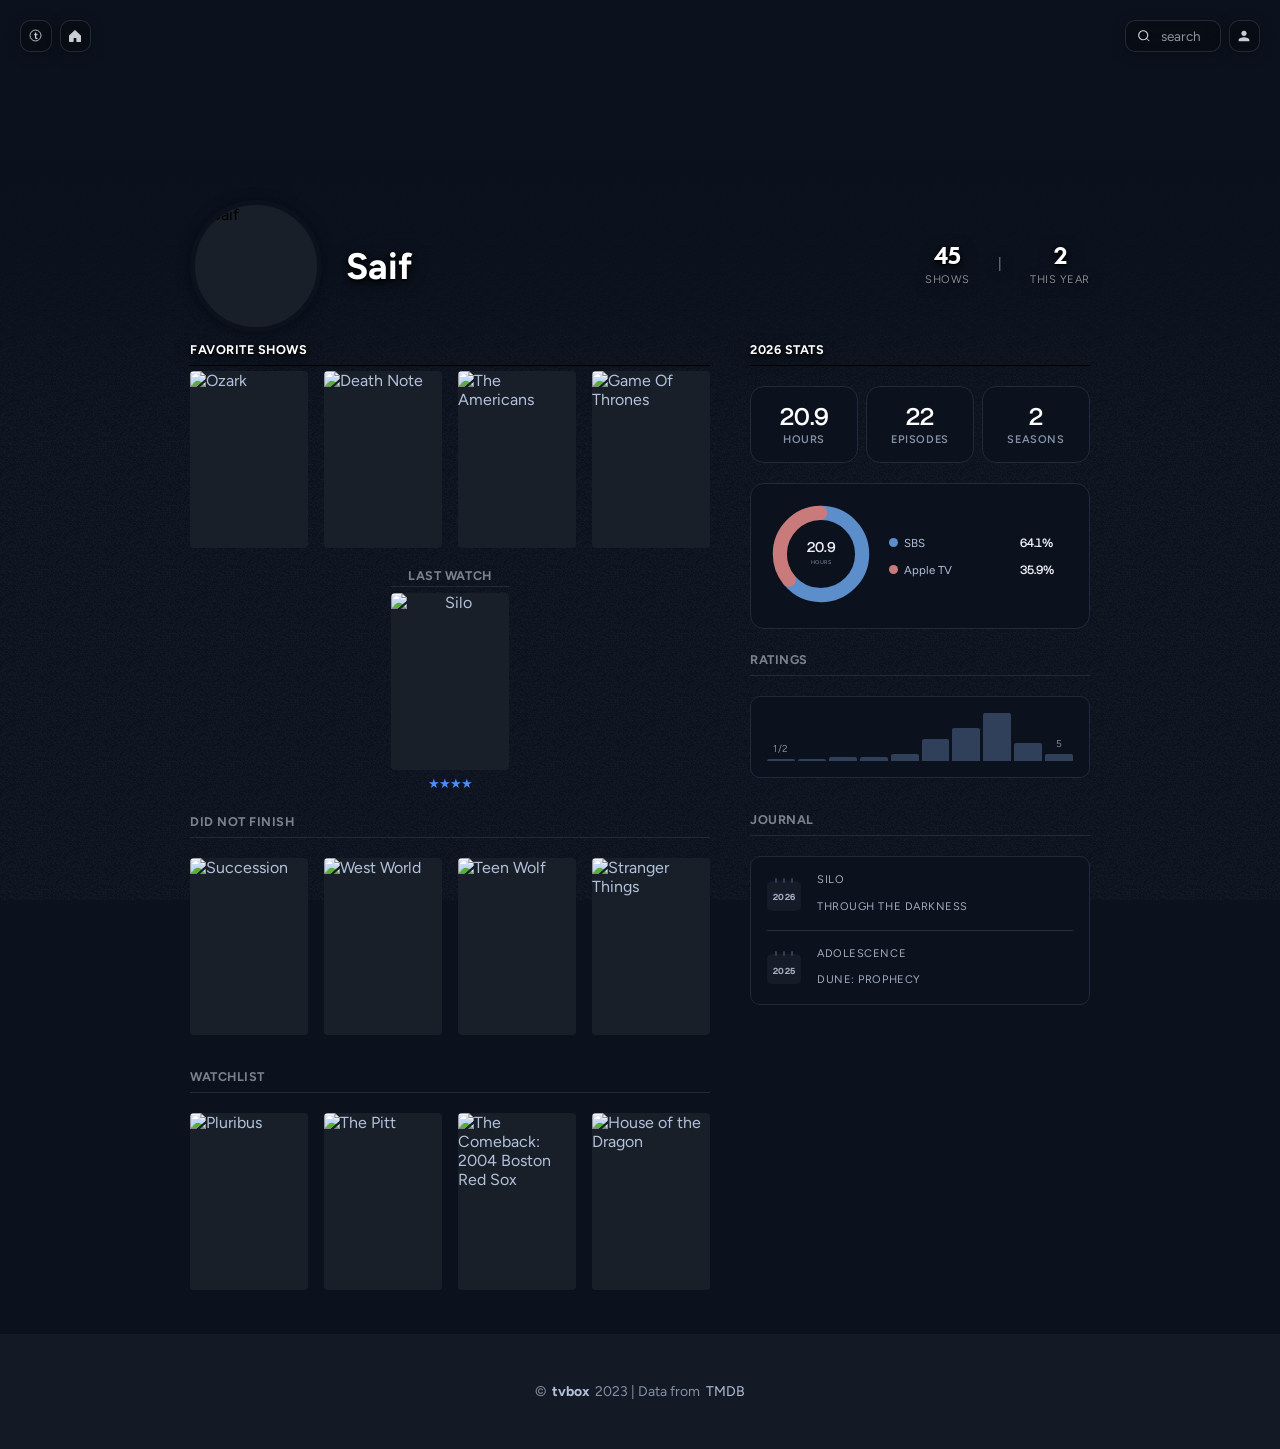
==== commit 29d8d155: "Update index.html" ====
--- a/u/saif/index.html
+++ b/u/saif/index.html
@@ -371,6 +371,13 @@
           #000 500px, #000 100%);
       }
     }
+    /* Mobile: drop the fixed full-screen grain overlay. It is pinned to the viewport
+       (not the page), so on phones it showed up as a soft fixed band at the bottom while scrolling. */
+    @media (max-width: 899px) {
+      body.profile-page::before {
+        display: none;
+      }
+    }
   </style>
 </head>
 <body class="profile-page">
